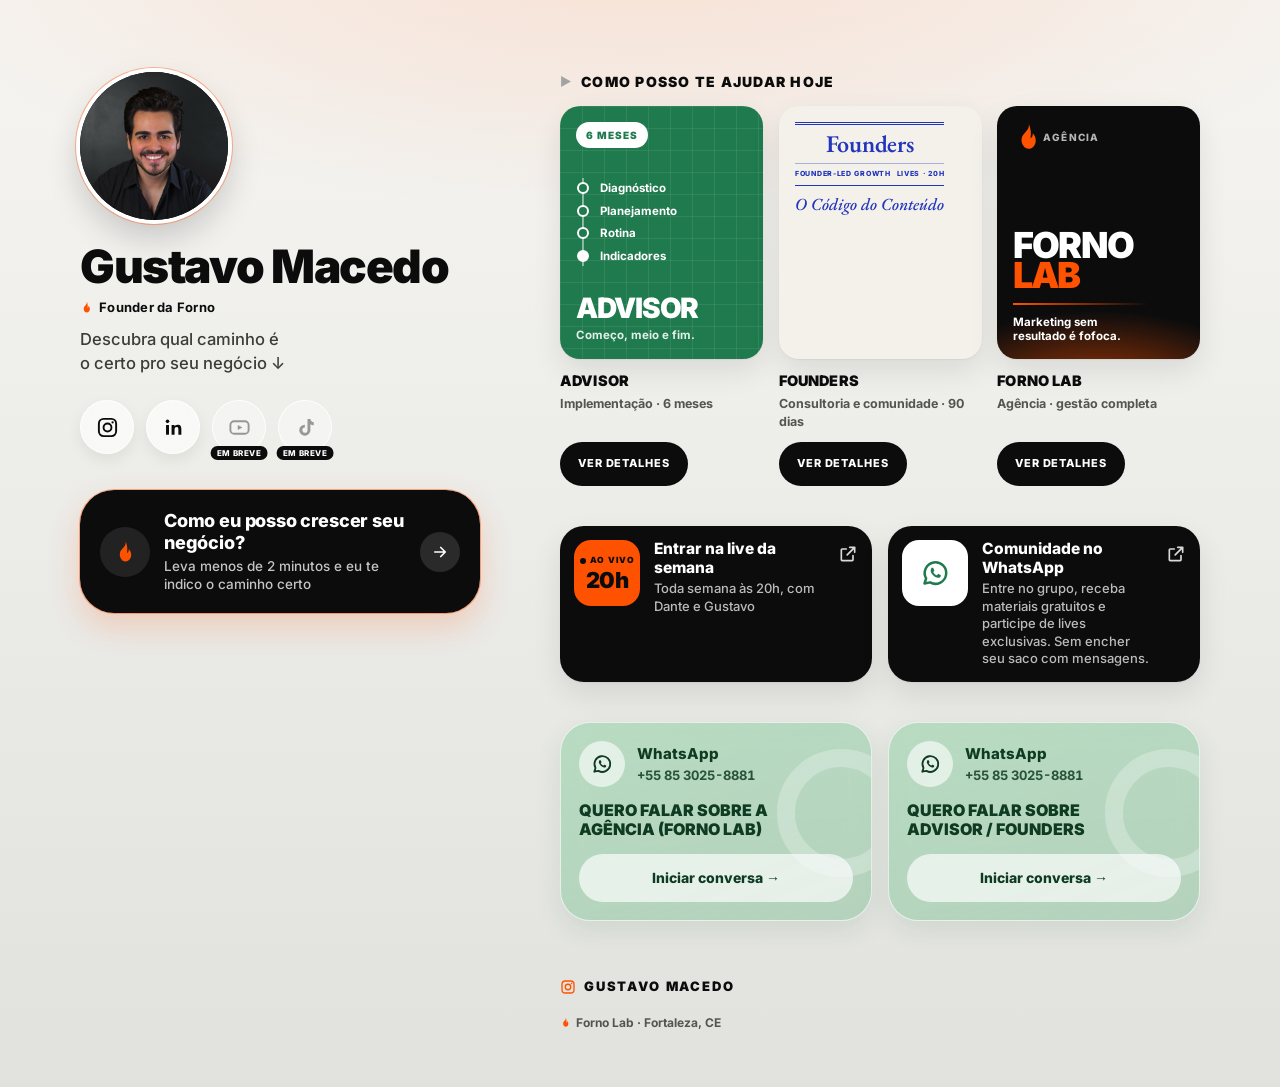
==== site/index.html @ 3f306a0a "initial commit" ====
<!doctype html>
<html lang="pt-BR">
<head>
<meta charset="utf-8">
<meta name="viewport" content="width=device-width, initial-scale=1, viewport-fit=cover">
<title>Gustavo Macedo · Founder da Forno · Fortaleza, CE</title>
<meta name="description" content="Gustavo Macedo, founder da Forno, em Fortaleza, CE. Em menos de 2 minutos, descubra o caminho certo pro seu negócio: agência Forno Lab, Advisor ou Founders.">
<meta name="author" content="Gustavo Macedo">
<meta name="theme-color" content="#0C0C0D">
<!-- TODO: domínio definitivo. Trocar https://SEU-DOMINIO pelo endereço publicado (canonical e og:url/og:image precisam de URL absoluta). -->
<link rel="canonical" href="https://SEU-DOMINIO/">

<meta property="og:type" content="profile">
<meta property="og:locale" content="pt_BR">
<meta property="og:site_name" content="Gustavo Macedo · Forno Lab">
<meta property="og:title" content="Gustavo Macedo · Founder da Forno">
<meta property="og:description" content="Fortaleza, CE. Em menos de 2 minutos, descubra o caminho certo pro seu negócio: agência Forno Lab, Advisor ou Founders.">
<meta property="og:url" content="https://SEU-DOMINIO/">
<meta property="og:image" content="https://SEU-DOMINIO/assets/og-gustavo-macedo.jpg">
<meta property="og:image:width" content="1080">
<meta property="og:image:height" content="1080">
<meta property="og:image:alt" content="Foto de Gustavo Macedo">
<meta property="profile:first_name" content="Gustavo">
<meta property="profile:last_name" content="Macedo">
<meta name="twitter:card" content="summary">
<meta name="twitter:title" content="Gustavo Macedo · Founder da Forno">
<meta name="twitter:description" content="Fortaleza, CE. Agência Forno Lab, Advisor e Founders.">
<meta name="twitter:image" content="https://SEU-DOMINIO/assets/og-gustavo-macedo.jpg">

<!-- TODO: trocar pelo favicon com a chama oficial da Forno -->
<link rel="icon" href="data:image/svg+xml,%3Csvg xmlns='http://www.w3.org/2000/svg' viewBox='0 0 24 24'%3E%3Crect width='24' height='24' rx='6' fill='%230C0C0D'/%3E%3Cpath fill='%23FF5200' d='M12.7 1.6c.4 3.2-1.3 5-2.9 6.7C8.3 9.9 6.8 11.6 6.8 14.4c0 3.6 2.5 7 5.6 7 3.2 0 5.8-2.9 5.8-6.7 0-2.6-1.1-4.4-2.4-5.8.1 1.9-.5 3.4-1.8 4.1.8-4 .1-7.9-1.3-11.4z'/%3E%3C/svg%3E">
<link rel="apple-touch-icon" href="assets/gustavo-macedo.jpg">

<link rel="preload" href="fonts/inter-900.woff2" as="font" type="font/woff2" crossorigin>
<link rel="preload" href="fonts/inter-500.woff2" as="font" type="font/woff2" crossorigin>
<link rel="stylesheet" href="css/style.css">

<script type="application/ld+json">
{
  "@context": "https://schema.org",
  "@type": "Person",
  "name": "Gustavo Macedo",
  "jobTitle": "Founder",
  "image": "assets/og-gustavo-macedo.jpg",
  "worksFor": {
    "@type": "Organization",
    "name": "Forno Lab",
    "address": { "@type": "PostalAddress", "addressLocality": "Fortaleza", "addressRegion": "CE", "addressCountry": "BR" },
    "sameAs": ["https://www.instagram.com/forno.lab/"]
  },
  "sameAs": ["https://www.instagram.com/gustavomacedo/"]
}
</script>

<!-- Esconde os blocos animados só quando o JS vai animá-los.
     Se o main.js não confirmar em 2,5 s (falha de carregamento), tudo reaparece. -->
<script>
(function (d) {
  if (window.matchMedia && matchMedia('(prefers-reduced-motion: reduce)').matches) return;
  d.classList.add('anim');
  setTimeout(function () { if (!window.__bioAnim) d.classList.remove('anim'); }, 2500);
})(document.documentElement);
</script>
</head>
<body>

<a class="skip" href="#conteudo">Pular para o conteúdo</a>

<div class="page">

  <!-- ============ TOPO ============ -->
  <header class="hero" id="topo">
    <div class="hero-in">
      <figure class="avatar" data-hero>
        <img src="assets/gustavo-macedo.jpg" width="480" height="480" alt="Foto de Gustavo Macedo sorrindo, de camisa preta, em fundo escuro">
      </figure>

      <h1 class="name" data-hero>Gustavo Macedo</h1>
      <p class="role" data-hero><svg aria-hidden="true"><use href="#i-chama"/></svg>Founder da Forno</p>
      <p class="sub" data-hero>Descubra qual caminho é o certo pro seu negócio <span aria-hidden="true">↓</span></p>

      <nav class="socials" aria-label="Redes sociais de Gustavo Macedo" data-hero>
        <a class="soc" href="https://www.instagram.com/gustavomacedo/" target="_blank" rel="noopener" aria-label="Instagram de Gustavo Macedo"><svg aria-hidden="true"><use href="#i-instagram"/></svg></a>
        <a class="soc" href="https://www.linkedin.com/in/gustavo-macedo-20b91a193/" target="_blank" rel="noopener" aria-label="LinkedIn de Gustavo Macedo"><svg aria-hidden="true"><use href="#i-linkedin"/></svg></a>
        <span class="soc is-soon" role="img" aria-label="YouTube de Gustavo Macedo: em breve"><svg aria-hidden="true"><use href="#i-youtube"/></svg><span class="soon" aria-hidden="true">Em breve</span></span>
        <span class="soc is-soon" role="img" aria-label="TikTok de Gustavo Macedo: em breve"><svg aria-hidden="true"><use href="#i-tiktok"/></svg><span class="soon" aria-hidden="true">Em breve</span></span>
      </nav>

      <a class="cta" href="https://inlead.digital/foundercc-comunidade-dos-obstinados?utm_source=gustavomacedo&amp;utm_medium=linkbio&amp;utm_content=botao_principal" target="_blank" rel="noopener" aria-label="Como eu posso crescer seu negócio? Leva menos de 2 minutos (abre o quiz em nova aba)" data-hero>
        <span class="cta-ic" aria-hidden="true"><svg><use href="#i-chama"/></svg></span>
        <span class="cta-txt">
          <span class="cta-t">Como eu posso crescer seu negócio?</span>
          <span class="cta-s">Leva menos de 2 minutos e eu te indico o caminho certo</span>
        </span>
        <span class="cta-go" aria-hidden="true"><svg><use href="#i-seta"/></svg></span>
      </a>
    </div>
  </header>

  <main class="main" id="conteudo">

    <!-- ============ PRODUTOS ============ -->
    <section class="block" aria-labelledby="t-prod">
      <h2 class="sec-title" id="t-prod" data-reveal><svg aria-hidden="true"><use href="#i-play"/></svg>Como posso te ajudar hoje</h2>

      <div class="rail" data-lenis-prevent-horizontal>
        <!-- Advisor -->
        <article class="prod" data-reveal>
          <button class="cover cv-advisor" type="button" commandfor="d-advisor" command="show-modal" aria-label="Ver detalhes do Advisor">
            <span class="cv-pill">6 meses</span>
            <span class="cv-steps" aria-hidden="true"><span>Diagnóstico</span><span>Planejamento</span><span>Rotina</span><span>Indicadores</span></span>
            <span class="cv-bottom">
              <span class="cv-aword" aria-hidden="true">ADVISOR</span>
              <span class="cv-asub">Começo, meio e fim.</span>
            </span>
          </button>
          <h3 class="prod-n">Advisor</h3>
          <p class="prod-t">Implementação · 6 meses</p>
          <button class="more" type="button" commandfor="d-advisor" command="show-modal" aria-label="Ver detalhes do Advisor">Ver detalhes</button>
        </article>

        <!-- Founders -->
        <article class="prod" data-reveal>
          <button class="cover cv-founders" type="button" commandfor="d-founders" command="show-modal" aria-label="Ver detalhes do Founders">
            <span class="cv-mast">
              <b>Founders</b>
              <span class="cv-meta"><span>Founder-Led Growth</span><span>Lives · 20h</span></span>
            </span>
            <span class="cv-head">O Código do Conteúdo</span>
            <span class="cv-body" aria-hidden="true"><i class="cv-dots"></i><i class="cv-lines"></i></span>
          </button>
          <h3 class="prod-n">Founders</h3>
          <p class="prod-t">Consultoria e comunidade · 90 dias</p>
          <button class="more" type="button" commandfor="d-founders" command="show-modal" aria-label="Ver detalhes do Founders">Ver detalhes</button>
        </article>

        <!-- Forno Lab -->
        <article class="prod" data-reveal>
          <button class="cover cv-forno" type="button" commandfor="d-forno" command="show-modal" aria-label="Ver detalhes da Forno Lab">
            <span class="cv-top"><svg class="cv-flame" aria-hidden="true"><use href="#i-chama"/></svg><span class="cv-kicker">Agência</span></span>
            <span class="cv-bottom">
              <span class="cv-word" aria-hidden="true"><span>FORNO</span><span>LAB</span></span>
              <i class="cv-ember" aria-hidden="true"></i>
              <span class="cv-slogan">Marketing sem resultado é fofoca.</span>
            </span>
          </button>
          <h3 class="prod-n">Forno Lab</h3>
          <p class="prod-t">Agência · gestão completa</p>
          <button class="more" type="button" commandfor="d-forno" command="show-modal" aria-label="Ver detalhes da Forno Lab">Ver detalhes</button>
        </article>
      </div>
    </section>

    <!-- ============ LIVE E COMUNIDADE ============ -->
    <section class="block stack" aria-label="Live e comunidade">
      <a class="lk" href="https://chat.whatsapp.com/Lp7Tr1XxZzC9pjt7zj1Gpi?mode=gi_t" target="_blank" rel="noopener" data-reveal>
        <span class="lk-th live" aria-hidden="true"><small><i></i>AO VIVO</small><b>20h</b></span>
        <span class="lk-tx">
          <span class="lk-t">Entrar na live da semana</span>
          <span class="lk-s">Toda semana às 20h, com Dante e Gustavo</span>
        </span>
        <svg class="lk-ex" aria-hidden="true"><use href="#i-ext"/></svg>
      </a>
      <a class="lk" href="https://chat.whatsapp.com/Lp7Tr1XxZzC9pjt7zj1Gpi?mode=gi_t" target="_blank" rel="noopener" data-reveal>
        <span class="lk-th grupo" aria-hidden="true"><svg><use href="#i-whats"/></svg></span>
        <span class="lk-tx">
          <span class="lk-t">Comunidade no WhatsApp</span>
          <span class="lk-s">Entre no grupo, receba materiais gratuitos e participe de lives exclusivas. Sem encher seu saco com mensagens.</span>
        </span>
        <svg class="lk-ex" aria-hidden="true"><use href="#i-ext"/></svg>
      </a>
    </section>

    <!-- ============ WHATSAPP ============ -->
    <section class="block stack wa-grid" aria-label="Falar pelo WhatsApp">
      <div class="wa" data-reveal>
        <div class="wa-top">
          <span class="wa-ic" aria-hidden="true"><svg><use href="#i-whats"/></svg></span>
          <span><span class="wa-l">WhatsApp</span><br>
          <span class="wa-n">+55 85 3025-8881</span></span>
        </div>
        <p class="wa-t">Quero falar sobre a agência (Forno Lab)</p>
        <a class="wa-b" href="https://wa.me/558530258881?text=Oi!%20Vim%20pelo%20link%20da%20bio%20do%20%40gustavomacedo%20e%20quero%20falar%20sobre%20a%20ag%C3%AAncia%20Forno%20Lab." target="_blank" rel="noopener" aria-label="Iniciar conversa no WhatsApp sobre a agência Forno Lab">Iniciar conversa <span aria-hidden="true">→</span></a>
      </div>
      <div class="wa" data-reveal>
        <div class="wa-top">
          <span class="wa-ic" aria-hidden="true"><svg><use href="#i-whats"/></svg></span>
          <span><span class="wa-l">WhatsApp</span><br>
          <span class="wa-n">+55 85 3025-8881</span></span>
        </div>
        <p class="wa-t">Quero falar sobre Advisor / Founders</p>
        <a class="wa-b" href="https://wa.me/558530258881?text=Oi!%20Vim%20pelo%20link%20da%20bio%20do%20%40gustavomacedo%20e%20quero%20falar%20sobre%20o%20Advisor%20%2F%20Founders." target="_blank" rel="noopener" aria-label="Iniciar conversa no WhatsApp sobre Advisor e Founders">Iniciar conversa <span aria-hidden="true">→</span></a>
      </div>
    </section>

  </main>

  <footer class="foot">
    <a href="https://www.instagram.com/gustavomacedo/" target="_blank" rel="noopener"><svg aria-hidden="true"><use href="#i-instagram"/></svg>Gustavo Macedo</a>
    <p><svg aria-hidden="true"><use href="#i-chama"/></svg>Forno Lab · Fortaleza, CE</p>
  </footer>
</div>

<!-- ============ DETALHES DOS PRODUTOS ============
     <dialog> nativo aberto por commandfor/command (funciona sem JS nos navegadores atuais;
     o main.js cobre os que ainda não suportam). -->

<dialog class="sheet" id="d-forno" data-p="forno" aria-labelledby="t-forno" closedby="any">
  <div class="sh-scroll" data-lenis-prevent>
    <div class="grab" aria-hidden="true"></div>
    <button class="x" type="button" commandfor="d-forno" command="close" aria-label="Fechar detalhes da Forno Lab"><svg aria-hidden="true"><use href="#i-x"/></svg></button>
    <div class="sh-head">
      <p class="sh-eye">Agência de marketing</p>
      <h2 class="sh-title" id="t-forno">Marketing sem resultado é fofoca.</h2>
      <a class="sh-ig" href="https://www.instagram.com/forno.lab/" target="_blank" rel="noopener"><svg aria-hidden="true"><use href="#i-instagram"/></svg>@forno.lab</a>
    </div>
    <div class="sh-body">
      <p class="sh-intro">A gente assume o marketing da sua empresa de ponta a ponta, pra você voltar a cuidar do negócio.</p>
      <div class="blk"><h3>Para quem é</h3><p>Empresa que quer delegar a operação de marketing inteira e cobrar resultado de um time só.</p></div>
      <div class="blk"><h3>O que a gente assume</h3>
        <ul><li>Estratégia e planejamento</li><li>Conteúdo das redes</li><li>Tráfego pago</li><li>Integração do marketing com o comercial</li></ul></div>
      <div class="blk"><h3>Como a gente mede</h3><p>Cada frente começa com um indicador definido. Você acompanha o que está trazendo cliente, e não só o que foi postado.</p></div>
    </div>
    <div class="sh-act">
      <a class="sh-btn" href="https://wa.me/558530258881?text=Oi!%20Vim%20pelo%20link%20da%20bio%20do%20%40gustavomacedo%20e%20quero%20falar%20sobre%20a%20ag%C3%AAncia%20Forno%20Lab." target="_blank" rel="noopener"><svg aria-hidden="true"><use href="#i-whats"/></svg><span>Falar sobre a agência no WhatsApp</span></a>
      <a class="sh-quiz" href="https://inlead.digital/foundercc-comunidade-dos-obstinados?utm_source=gustavomacedo&amp;utm_medium=linkbio&amp;utm_content=detalhes_forno" target="_blank" rel="noopener">Prefere o quiz? Descubra o caminho certo</a>
    </div>
  </div>
</dialog>

<dialog class="sheet" id="d-advisor" data-p="advisor" aria-labelledby="t-advisor" closedby="any">
  <div class="sh-scroll" data-lenis-prevent>
    <div class="grab" aria-hidden="true"></div>
    <button class="x" type="button" commandfor="d-advisor" command="close" aria-label="Fechar detalhes do Advisor"><svg aria-hidden="true"><use href="#i-x"/></svg></button>
    <div class="sh-head">
      <p class="sh-eye">Implementação de marketing</p>
      <h2 class="sh-title" id="t-advisor">Começo, meio e fim.</h2>
      <a class="sh-ig" href="https://www.instagram.com/advisor.cc/" target="_blank" rel="noopener"><svg aria-hidden="true"><use href="#i-instagram"/></svg>@advisor.cc</a>
    </div>
    <div class="sh-body">
      <p class="sh-intro">Pra empresa que já tem marketing interno ou agência, ou que vai precisar contratar um dos dois. A gente direciona e implementa. Quem executa é o seu time.</p>
      <div class="blk"><h3>Como funciona</h3>
        <ol><li>Diagnóstico do marketing e do comercial de hoje</li><li>Planejamento e posicionamento</li><li>Rotina de comunicação ligada às campanhas e ao comercial</li><li>Indicadores pra acompanhar o que dá resultado</li></ol></div>
      <div class="blk"><h3>Formato</h3><p>Contrato de 6 meses, com data pra terminar. Dá pra entrar por duas portas: diagnóstico avulso ou CMO em contrato.</p></div>
    </div>
    <div class="sh-act">
      <a class="sh-btn" href="https://wa.me/558530258881?text=Oi!%20Vim%20pelo%20link%20da%20bio%20do%20%40gustavomacedo%20e%20quero%20entender%20o%20Advisor." target="_blank" rel="noopener"><svg aria-hidden="true"><use href="#i-whats"/></svg><span>Falar sobre o Advisor no WhatsApp</span></a>
      <a class="sh-quiz" href="https://inlead.digital/foundercc-comunidade-dos-obstinados?utm_source=gustavomacedo&amp;utm_medium=linkbio&amp;utm_content=detalhes_advisor" target="_blank" rel="noopener">Prefere o quiz? Descubra o caminho certo</a>
    </div>
  </div>
</dialog>

<dialog class="sheet" id="d-founders" data-p="founders" aria-labelledby="t-founders" closedby="any">
  <div class="sh-scroll" data-lenis-prevent>
    <div class="grab" aria-hidden="true"></div>
    <button class="x" type="button" commandfor="d-founders" command="close" aria-label="Fechar detalhes do Founders"><svg aria-hidden="true"><use href="#i-x"/></svg></button>
    <div class="sh-head">
      <p class="sh-eye">Founder-Led Growth</p>
      <h2 class="sh-title" id="t-founders">Quem aparece, vende.</h2>
      <a class="sh-ig" href="https://www.instagram.com/founders.cc/" target="_blank" rel="noopener"><svg aria-hidden="true"><use href="#i-instagram"/></svg>@founders.cc</a>
    </div>
    <div class="sh-body">
      <p class="sh-intro">Pra empresário, founder e autônomo que quer transformar a própria presença no digital em venda, com o próprio rosto à frente do negócio.</p>
      <div class="blk"><h3>O método</h3><p>O Código do Conteúdo: 90 dias de acompanhamento, com 8 encontros de 1 hora conduzidos pelo Dante.</p></div>
      <div class="blk"><h3>O que vem junto</h3>
        <ul><li>Comunidade de empresários</li><li>Plataforma com IA treinada no seu planejamento</li><li>Lives semanais às 20h com Dante e Gustavo</li></ul></div>
    </div>
    <div class="sh-act">
      <a class="sh-btn" href="https://wa.me/558530258881?text=Oi!%20Vim%20pelo%20link%20da%20bio%20do%20%40gustavomacedo%20e%20quero%20saber%20mais%20sobre%20o%20Founders." target="_blank" rel="noopener"><svg aria-hidden="true"><use href="#i-whats"/></svg><span>Falar sobre o Founders no WhatsApp</span></a>
      <a class="sh-quiz" href="https://inlead.digital/foundercc-comunidade-dos-obstinados?utm_source=gustavomacedo&amp;utm_medium=linkbio&amp;utm_content=detalhes_founders" target="_blank" rel="noopener">Prefere o quiz? Descubra o caminho certo</a>
    </div>
  </div>
</dialog>

<div class="toast" id="toast" role="status" aria-live="polite"></div>

<!-- Ícones -->
<svg width="0" height="0" style="position:absolute" aria-hidden="true">
  <!-- TODO: trocar pela chama oficial da Forno em SVG (viewBox original 0 0 1037.60 1344.70) -->
  <symbol id="i-chama" viewBox="0 0 24 24"><path fill="currentColor" d="M12.7 1.6c.4 3.2-1.3 5-2.9 6.7C8.3 9.9 6.8 11.6 6.8 14.4c0 3.6 2.5 7 5.6 7 3.2 0 5.8-2.9 5.8-6.7 0-2.6-1.1-4.4-2.4-5.8.1 1.9-.5 3.4-1.8 4.1.8-4 .1-7.9-1.3-11.4z"/></symbol>
  <symbol id="i-instagram" viewBox="0 0 24 24"><rect x="3" y="3" width="18" height="18" rx="5" fill="none" stroke="currentColor" stroke-width="2"/><circle cx="12" cy="12" r="4.1" fill="none" stroke="currentColor" stroke-width="2"/><circle cx="17.3" cy="6.7" r="1.2" fill="currentColor"/></symbol>
  <symbol id="i-youtube" viewBox="0 0 24 24"><rect x="2.5" y="5.5" width="19" height="13" rx="4" fill="none" stroke="currentColor" stroke-width="2"/><path d="M10.2 9.3l4.8 2.7-4.8 2.7z" fill="currentColor"/></symbol>
  <symbol id="i-linkedin" viewBox="0 0 24 24"><rect x="4.2" y="9.3" width="3.1" height="10.2" rx=".4" fill="currentColor"/><circle cx="5.75" cy="5.6" r="1.85" fill="currentColor"/><path fill="currentColor" d="M10 9.3h3v1.5c.5-.9 1.7-1.8 3.5-1.8 3 0 3.7 2 3.7 4.6v5.9h-3.1v-5.2c0-1.3-.1-2.8-1.8-2.8s-2.2 1.3-2.2 2.7v5.3H10z"/></symbol>
  <symbol id="i-tiktok" viewBox="0 0 24 24"><path fill="currentColor" d="M14.1 3h3c.2 1.9 1.6 3.4 3.5 3.6v3c-1.3 0-2.5-.4-3.5-1v6.2a5.8 5.8 0 1 1-5.8-5.8v3.1a2.7 2.7 0 1 0 2.8 2.7z"/></symbol>
  <symbol id="i-whats" viewBox="0 0 24 24"><path fill="none" stroke="currentColor" stroke-width="2" stroke-linejoin="round" d="M3.6 20.4l1.3-4.1A8.6 8.6 0 1 1 8.1 19.5z"/><path fill="currentColor" d="M9 8.2c.2-.4.4-.4.7-.4h.5c.2 0 .4.1.5.4l.7 1.6c.1.2 0 .4-.1.6l-.5.6c-.1.1-.1.3 0 .5.4.7 1.3 1.7 2.4 2.2.2.1.4.1.5-.1l.6-.7c.2-.2.4-.2.6-.1l1.5.7c.2.1.3.3.3.5 0 .5-.2 1.2-.8 1.5-.6.4-1.4.5-2.5.1-2.2-.8-4-2.8-4.6-4.3-.4-1-.2-2.2.2-3z"/></symbol>
  <symbol id="i-ext" viewBox="0 0 24 24"><path fill="none" stroke="currentColor" stroke-width="2" stroke-linecap="round" stroke-linejoin="round" d="M14 4h6v6M20 4l-9 9M18 14v5a1 1 0 0 1-1 1H5a1 1 0 0 1-1-1V7a1 1 0 0 1 1-1h5"/></symbol>
  <symbol id="i-x" viewBox="0 0 24 24"><path fill="none" stroke="currentColor" stroke-width="2.4" stroke-linecap="round" d="M6 6l12 12M18 6L6 18"/></symbol>
  <symbol id="i-seta" viewBox="0 0 24 24"><path fill="none" stroke="currentColor" stroke-width="2.2" stroke-linecap="round" stroke-linejoin="round" d="M5 12h14M13 6l6 6-6 6"/></symbol>
  <symbol id="i-play" viewBox="0 0 10 10"><path d="M1 0l9 5-9 5z" fill="currentColor"/></symbol>
</svg>

<script src="js/vendor/gsap.min.js" defer></script>
<script src="js/vendor/ScrollTrigger.min.js" defer></script>
<script src="js/vendor/lenis.min.js" defer></script>
<script src="js/main.js" defer></script>
</body>
</html>
---- site/css/style.css ----
/* ==========================================================================
   Bio Gustavo Macedo · Forno Lab
   Mobile-first. Breakpoints: 768px (tablet) e 1280px (desktop em duas colunas).
   ========================================================================== */

/* ---------- fontes (locais, só os pesos usados) ---------- */
@font-face{font-family:"Inter";src:url("../fonts/inter-500.woff2") format("woff2");font-weight:500;font-style:normal;font-display:swap}
@font-face{font-family:"Inter";src:url("../fonts/inter-700.woff2") format("woff2");font-weight:700;font-style:normal;font-display:swap}
@font-face{font-family:"Inter";src:url("../fonts/inter-800.woff2") format("woff2");font-weight:800;font-style:normal;font-display:swap}
@font-face{font-family:"Inter";src:url("../fonts/inter-900.woff2") format("woff2");font-weight:900;font-style:normal;font-display:swap}
@font-face{font-family:"EB Garamond";src:url("../fonts/eb-garamond-600.woff2") format("woff2");font-weight:600;font-style:normal;font-display:swap}
@font-face{font-family:"EB Garamond";src:url("../fonts/eb-garamond-500-italic.woff2") format("woff2");font-weight:500;font-style:italic;font-display:swap}

/* ---------- tokens ---------- */
:root{
  /* base */
  --ink:#0C0C0D;
  --ink-2:#2A2A2C;
  --muted:#545552;
  --text-2:#3C3D3A;
  --bg-top:#F6F5F2;
  --bg-bot:#E1E2DE;
  --sheet-bg:#FBFBF9;
  --white:#FFFFFF;

  /* marcas */
  --forno:#FF5200;
  --advisor:#1F7A4D;
  --founders:#2334BD;
  --paper:#F3F1EA;     /* papel do "jornal" Founders */

  /* WhatsApp */
  --wa-ink:#0F3B22;
  --wa-a:rgba(136,206,158,.5);
  --wa-b:rgba(96,176,124,.36);

  /* placeholder */
  --todo:#6A4A00;

  --font:"Inter","Helvetica Neue",Arial,sans-serif;
  --serif:"EB Garamond",Georgia,"Times New Roman",serif;

  --r-xl:30px; --r-lg:24px; --r-md:20px;
  --shadow:0 1px 2px rgba(12,12,13,.06),0 12px 30px rgba(12,12,13,.09);
  --ease:cubic-bezier(.2,.8,.2,1);
  --gutter:16px;
  color-scheme:light;
}

/* ---------- base ---------- */
*,*::before,*::after{box-sizing:border-box}
html{-webkit-text-size-adjust:100%;text-size-adjust:100%}
html,body{margin:0}
body{
  min-height:100vh;min-height:100dvh;overflow-x:clip;
  font-family:var(--font);font-weight:500;font-size:15px;line-height:1.4;color:var(--ink);
  -webkit-font-smoothing:antialiased;
  background:
    radial-gradient(90% 420px at 50% -80px,rgba(255,82,0,.14),rgba(255,82,0,0) 70%),
    linear-gradient(180deg,var(--bg-top) 0%,var(--bg-bot) 100%);
  background-color:var(--bg-bot);
}
img,svg{display:block}
a{color:inherit}
button{font:inherit;color:inherit}
h1,h2,h3,p,figure{margin:0}
:focus-visible{outline:3px solid var(--forno);outline-offset:3px;border-radius:12px}

/* Lenis */
html.lenis,html.lenis body{height:auto}
.lenis.lenis-smooth [data-lenis-prevent]{overscroll-behavior:contain}
.lenis.lenis-stopped{overflow:clip}

/* blocos animados: escondidos só enquanto o GSAP prepara a entrada */
.anim [data-hero],.anim [data-reveal]{opacity:0}

.skip{position:absolute;left:12px;top:-60px;z-index:100;padding:10px 14px;border-radius:999px;background:var(--ink);color:#fff;font-weight:800;text-decoration:none}
.skip:focus{top:12px}

/* placeholders visíveis */
.todo{display:inline-flex;align-items:center;gap:4px;width:max-content;font:800 9px/1 var(--font);letter-spacing:.08em;text-transform:uppercase;
  padding:5px 7px;border-radius:999px;border:1px dashed currentColor;background:rgba(255,255,255,.88);color:var(--todo);white-space:nowrap}

/* ---------- página ---------- */
.page{max-width:480px;margin:0 auto;padding:36px var(--gutter) 40px;display:flex;flex-direction:column;gap:28px}
.main{display:flex;flex-direction:column;gap:28px;min-width:0}

/* ---------- topo ---------- */
.hero-in{display:flex;flex-direction:column;align-items:center;text-align:center;gap:8px}
.avatar{width:120px;height:120px;border-radius:50%;margin-bottom:8px;background:var(--ink);
  box-shadow:0 0 0 4px var(--white),0 0 0 5px rgba(255,82,0,.4),0 16px 34px rgba(12,12,13,.2)}
.avatar img{width:100%;height:100%;border-radius:50%;object-fit:cover}
.name{margin-top:6px;font-size:clamp(28px,8vw,32px);font-weight:900;letter-spacing:-.03em;line-height:1.05}
.role{display:inline-flex;align-items:center;gap:6px;font-size:13px;font-weight:700;letter-spacing:.02em}
.role svg{width:13px;height:13px;color:var(--forno)}
.sub{margin-top:4px;max-width:31ch;font-size:15.5px;color:var(--text-2);line-height:1.45;text-wrap:balance}
.socials{display:flex;gap:12px;margin-top:12px}
.soc{width:54px;height:54px;border-radius:50%;display:grid;place-items:center;text-decoration:none;
  background:rgba(255,255,255,.62);border:1px solid rgba(255,255,255,.85);box-shadow:0 6px 16px rgba(12,12,13,.07);
  -webkit-backdrop-filter:blur(12px);backdrop-filter:blur(12px)}
.soc svg{width:23px;height:23px}
.soc.is-soon{position:relative;background:rgba(255,255,255,.35);box-shadow:none;cursor:default}
.soc.is-soon svg{opacity:.4}
.soon{position:absolute;bottom:-7px;left:50%;transform:translateX(-50%);padding:3px 6px;border-radius:999px;background:var(--ink);color:var(--white);
  font-size:8px;font-weight:800;letter-spacing:.06em;line-height:1;text-transform:uppercase;white-space:nowrap}

/* ---------- botão do quiz ---------- */
.cta{position:relative;align-self:stretch;margin-top:20px;display:flex;align-items:center;gap:14px;padding:18px 16px;border-radius:34px;
  background:var(--ink);color:var(--white);text-decoration:none;text-align:left;isolation:isolate}
.cta::before{content:"";position:absolute;inset:0;z-index:-1;border-radius:inherit;
  box-shadow:0 0 0 1px rgba(255,82,0,.45),0 14px 32px rgba(255,82,0,.2);animation:glow 3.4s ease-in-out infinite}
@keyframes glow{50%{box-shadow:0 0 0 1px rgba(255,82,0,.75),0 14px 40px rgba(255,82,0,.34)}}
.cta-ic{flex:none;width:50px;height:50px;border-radius:50%;background:rgba(255,255,255,.09);display:grid;place-items:center}
.cta-ic svg{width:24px;height:24px;color:var(--forno)}
.cta-txt{flex:1;min-width:0;display:grid;gap:3px;justify-items:start}
.cta-t{font-size:16.5px;font-weight:800;letter-spacing:-.01em;line-height:1.2}
.cta-s{font-size:13.5px;color:rgba(255,255,255,.76);line-height:1.35}
.cta-go{flex:none;width:40px;height:40px;border-radius:50%;background:rgba(255,255,255,.12);display:grid;place-items:center;transition:background-color .2s,color .2s}
.cta-go svg{width:18px;height:18px}
.cta:hover .cta-go,.cta:focus-visible .cta-go{background:var(--forno);color:var(--ink)}

/* ---------- títulos de seção ---------- */
.sec-title{margin-bottom:14px;display:flex;align-items:center;gap:10px;font-size:14px;font-weight:900;letter-spacing:.09em;text-transform:uppercase}
.sec-title svg{width:11px;height:11px;color:#A3A49F}

/* ---------- produtos ---------- */
.rail{display:flex;gap:12px;overflow-x:auto;scroll-snap-type:x mandatory;overscroll-behavior-x:contain;
  margin-inline:calc(var(--gutter) * -1);padding:4px var(--gutter) 8px;scroll-padding-inline:var(--gutter);scrollbar-width:none}
.rail::-webkit-scrollbar{display:none}
.prod{flex:0 0 66%;max-width:270px;min-width:0;scroll-snap-align:start;display:flex;flex-direction:column;align-items:flex-start;gap:4px}
.prod-n{margin-top:8px;display:flex;flex-wrap:wrap;align-items:center;gap:6px;font-size:14.5px;font-weight:900;letter-spacing:.01em;text-transform:uppercase}
.prod-t{font-size:12.5px;font-weight:700;color:var(--muted)}
.more{margin-top:8px;min-height:44px;padding:0 18px;border:0;border-radius:999px;cursor:pointer;background:var(--ink);color:var(--white);
  font-size:11px;font-weight:800;letter-spacing:.08em;text-transform:uppercase}

/* capas: desenhadas em CSS, escalam pela largura do card (cqi) */
.cover{position:relative;width:100%;aspect-ratio:4/5;padding:16px;border:0;border-radius:var(--r-md);overflow:hidden;cursor:pointer;
  display:flex;flex-direction:column;text-align:left;box-shadow:var(--shadow);container-type:inline-size;
  transition:box-shadow .25s}
.cover:hover{box-shadow:0 1px 2px rgba(12,12,13,.06),0 18px 38px rgba(12,12,13,.16)}
.cv-bottom{display:flex;flex-direction:column}

.cv-forno{justify-content:space-between;color:var(--white);
  background:radial-gradient(140% 58% at 50% 118%,rgba(255,82,0,.7),rgba(255,82,0,0) 64%),var(--ink)}
.cv-top{display:flex;justify-content:space-between;align-items:center}
.cv-flame{width:30px;height:30px;color:var(--forno)}
.cv-kicker{font-size:10px;font-weight:800;letter-spacing:.12em;text-transform:uppercase;color:rgba(255,255,255,.7)}
.cv-word{display:flex;flex-direction:column;font-weight:900;font-size:clamp(34px,20cqi,56px);line-height:.84;letter-spacing:-.05em}
.cv-word span+span{color:var(--forno)}
.cv-ember{display:block;height:2px;margin:12px 0 10px;background:linear-gradient(90deg,var(--forno),rgba(255,82,0,0))}
.cv-slogan{font-size:clamp(11.5px,4.8cqi,13.5px);font-weight:700;line-height:1.25;max-width:17ch}

.cv-advisor{justify-content:space-between;color:var(--white);
  background:
    linear-gradient(rgba(255,255,255,.08) 1px,transparent 1px) 0 0/100% 22px,
    linear-gradient(90deg,rgba(255,255,255,.08) 1px,transparent 1px) 0 0/22px 100%,
    var(--advisor)}
.cv-pill{align-self:flex-start;font-size:10px;font-weight:900;letter-spacing:.1em;text-transform:uppercase;background:var(--white);color:var(--advisor);padding:6px 10px;border-radius:999px}
.cv-steps{margin-left:6px;padding:2px 0 2px 16px;border-left:2px solid rgba(255,255,255,.45);display:grid;gap:clamp(6px,4cqi,11px);font-size:clamp(11.5px,4.8cqi,13.5px);font-weight:700}
.cv-steps span{position:relative}
.cv-steps span::before{content:"";position:absolute;left:-23px;top:2px;width:12px;height:12px;border-radius:50%;background:var(--advisor);border:2px solid var(--white)}
.cv-steps span:last-child::before{background:var(--white)}
.cv-aword{font-size:clamp(28px,15.5cqi,44px);font-weight:900;letter-spacing:-.045em;line-height:.9}
.cv-asub{margin-top:6px;font-size:clamp(11.5px,4.6cqi,13px);font-weight:700;color:rgba(255,255,255,.88)}

.cv-founders{gap:10px;background:var(--paper);color:var(--founders)}
.cv-mast{display:block;border-top:3px double currentColor;border-bottom:1px solid currentColor;padding:8px 0 6px;text-align:center}
.cv-mast b{display:block;font-family:var(--serif);font-weight:600;font-size:clamp(24px,13.3cqi,38px);line-height:.95;letter-spacing:-.01em}
.cv-meta{display:flex;justify-content:space-between;gap:6px;margin-top:7px;padding-top:5px;border-top:1px solid rgba(35,52,189,.35);
  font-size:clamp(7px,3.1cqi,9px);font-weight:800;letter-spacing:.1em;text-transform:uppercase}
.cv-head{font-family:var(--serif);font-style:italic;font-weight:500;font-size:clamp(17px,9cqi,26px);line-height:1.02}
.cv-body{flex:1;min-height:0;display:grid;grid-template-columns:1.05fr 1fr;gap:10px}
.cv-dots{align-self:start;aspect-ratio:1;border-radius:50%;
  background-image:radial-gradient(circle,var(--founders) 1.15px,transparent 1.55px);background-size:5px 5px;
  -webkit-mask-image:radial-gradient(circle at 30% 28%,transparent 12%,#000 78%);mask-image:radial-gradient(circle at 30% 28%,transparent 12%,#000 78%)}
.cv-lines{background:repeating-linear-gradient(180deg,rgba(35,52,189,.32) 0 2px,transparent 2px 7px);
  -webkit-mask-image:linear-gradient(180deg,#000 70%,transparent);mask-image:linear-gradient(180deg,#000 70%,transparent)}

/* ---------- live e comunidade ---------- */
.stack{display:flex;flex-direction:column;gap:12px}
.lk{display:flex;align-items:center;gap:14px;padding:14px;border-radius:var(--r-lg);background:var(--ink);color:var(--white);text-decoration:none;box-shadow:var(--shadow)}
.lk-th{flex:none;width:66px;height:66px;border-radius:17px;display:grid;place-items:center;align-content:center;gap:2px}
.lk-th.live{background:var(--forno);color:var(--ink)}
.lk-th.live small{display:flex;align-items:center;gap:4px;font-size:8.5px;font-weight:900;letter-spacing:.1em}
.lk-th.live small i{width:6px;height:6px;border-radius:50%;background:var(--ink);animation:blink 1.4s steps(2,start) infinite}
@keyframes blink{to{visibility:hidden}}
.lk-th.live b{font-size:22px;font-weight:900;letter-spacing:-.04em;line-height:1}
.lk-th.grupo{background:var(--white);color:var(--advisor)}
.lk-th.grupo svg{width:30px;height:30px}
.lk-tx{flex:1;min-width:0;display:grid;gap:3px;justify-items:start}
.lk-t{font-size:15.5px;font-weight:800;line-height:1.2}
.lk-s{font-size:13px;color:rgba(255,255,255,.72);line-height:1.35}
.lk-ex{flex:none;width:20px;height:20px;align-self:flex-start;margin-top:4px;color:rgba(255,255,255,.85)}

/* ---------- WhatsApp ---------- */
.wa{position:relative;overflow:hidden;display:grid;gap:14px;align-content:start;padding:18px;border-radius:var(--r-xl);color:var(--wa-ink);
  background:linear-gradient(160deg,var(--wa-a),var(--wa-b));border:1px solid rgba(255,255,255,.65);
  -webkit-backdrop-filter:blur(12px);backdrop-filter:blur(12px);box-shadow:0 10px 26px rgba(30,90,50,.1)}
.wa::after{content:"";position:absolute;right:-34px;top:26px;width:128px;height:128px;border-radius:50%;border:18px solid rgba(255,255,255,.26);pointer-events:none}
.wa-top{position:relative;z-index:1;display:flex;align-items:center;gap:12px}
.wa-ic{flex:none;width:46px;height:46px;border-radius:50%;background:rgba(255,255,255,.6);display:grid;place-items:center}
.wa-ic svg{width:22px;height:22px}
.wa-l{font-size:15px;font-weight:800;line-height:1.2}
.wa-n{font-size:13px;font-weight:700;font-variant-numeric:tabular-nums;opacity:.85}
.wa-t{position:relative;z-index:1;font-size:16px;font-weight:900;text-transform:uppercase;line-height:1.2;text-wrap:balance}
.wa-b{position:relative;z-index:1;display:block;align-self:end;text-align:center;padding:14px;min-height:48px;border-radius:999px;background:rgba(255,255,255,.66);
  font-size:14px;font-weight:800;text-decoration:none;transition:background-color .2s}
.wa-b:hover{background:var(--white)}

/* ---------- rodapé ---------- */
.foot{display:grid;justify-items:center;gap:6px;padding-top:4px;text-align:center}
.foot a{display:inline-flex;align-items:center;gap:8px;min-height:44px;font-size:13px;font-weight:900;letter-spacing:.14em;text-transform:uppercase;text-decoration:none}
.foot a svg{width:16px;height:16px;color:var(--forno)}
.foot p{display:inline-flex;align-items:center;gap:5px;font-size:12px;font-weight:700;color:var(--muted)}
.foot p svg{width:11px;height:11px;color:var(--forno)}

/* ---------- detalhes (dialog nativo) ---------- */
.sheet{position:fixed;inset:auto 0 0 0;margin:0 auto;width:100%;max-width:480px;max-height:none;padding:0;border:0;
  border-radius:28px 28px 0 0;background:var(--sheet-bg);color:var(--ink);box-shadow:0 -10px 40px rgba(12,12,13,.2);overflow:hidden;
  transform:translateY(100%);
  transition:transform .42s var(--ease),overlay .42s allow-discrete,display .42s allow-discrete}
.sheet[open]{transform:none}
@starting-style{.sheet[open]{transform:translateY(100%)}}
.sheet::backdrop{background:rgba(12,12,13,0);transition:background-color .3s,overlay .3s allow-discrete,display .3s allow-discrete}
.sheet[open]::backdrop{background:rgba(12,12,13,.5)}
@starting-style{.sheet[open]::backdrop{background:rgba(12,12,13,0)}}
html:has(.sheet[open]){overflow:hidden}

.sh-scroll{position:relative;max-height:90vh;max-height:90dvh;overflow-y:auto;overscroll-behavior:contain;padding:10px var(--gutter) 0}
.grab{width:42px;height:5px;border-radius:9px;background:rgba(12,12,13,.18);margin:0 auto 10px}
.x{position:absolute;top:28px;right:28px;z-index:2;width:44px;height:44px;border:0;border-radius:50%;cursor:pointer;
  background:rgba(255,255,255,.94);color:var(--ink);display:grid;place-items:center;box-shadow:0 2px 8px rgba(12,12,13,.15)}
.x svg{width:16px;height:16px}
.x:focus-visible{border-radius:50%}
.sh-head{border-radius:22px;padding:22px 20px 20px;display:grid;gap:10px;justify-items:start}
.sh-eye{padding-right:52px;font-size:11px;font-weight:800;letter-spacing:.11em;text-transform:uppercase}
.sh-title{font-size:32px;font-weight:900;letter-spacing:-.035em;line-height:1;text-wrap:balance}
.sh-ig{display:inline-flex;align-items:center;gap:6px;min-height:36px;font-size:13px;font-weight:700;text-decoration:none;padding:7px 12px;border-radius:999px;background:rgba(255,255,255,.14)}
.sh-ig svg{width:15px;height:15px}
.sh-body{padding:20px 4px 4px;display:grid;gap:20px}
.sh-intro{font-size:16px;line-height:1.5}
.blk h3{margin-bottom:9px;font-size:11px;font-weight:800;letter-spacing:.11em;text-transform:uppercase;color:var(--muted)}
.blk p{font-size:15px;line-height:1.5}
.blk ul,.blk ol{list-style:none;margin:0;padding:0;display:grid;gap:9px;counter-reset:passo}
.blk li{display:flex;gap:11px;align-items:baseline;font-size:15px;line-height:1.4}
.blk ul li::before{content:"";flex:none;width:8px;height:8px;border-radius:2px;background:var(--acc);transform:translateY(-1px)}
.blk ol li{counter-increment:passo;align-items:center}
.blk ol li::before{content:counter(passo);flex:none;width:24px;height:24px;border-radius:50%;display:grid;place-items:center;
  background:var(--acc);color:var(--acc-ink);font-size:12px;font-weight:900}
.sh-act{position:sticky;bottom:0;display:grid;gap:2px;padding:24px 0 calc(10px + env(safe-area-inset-bottom,0px));
  background:linear-gradient(180deg,rgba(251,251,249,0),var(--sheet-bg) 26%)}
.sh-btn{display:flex;align-items:center;justify-content:center;gap:10px;min-height:56px;padding:10px 22px;border-radius:999px;
  background:var(--btn);color:var(--btn-ink);font-size:15px;font-weight:800;line-height:1.2;text-decoration:none;text-align:center;transition:filter .2s}
.sh-btn:hover{filter:brightness(1.08)}
.sh-btn svg{width:20px;height:20px;flex:none}
.sh-btn span{text-wrap:balance}
.sh-quiz{display:block;text-align:center;padding:13px 8px;font-size:14px;font-weight:700;text-decoration:underline;text-underline-offset:3px}

.sheet[data-p="forno"]{--acc:var(--forno);--acc-ink:var(--ink);--btn:var(--forno);--btn-ink:var(--ink)}
.sheet[data-p="forno"] .sh-head{color:var(--white);background:radial-gradient(120% 90% at 100% 120%,rgba(255,82,0,.5),rgba(255,82,0,0) 60%),var(--ink)}
.sheet[data-p="forno"] .sh-eye{color:var(--forno)}
.sheet[data-p="advisor"]{--acc:var(--advisor);--acc-ink:var(--white);--btn:var(--advisor);--btn-ink:var(--white)}
.sheet[data-p="advisor"] .sh-head{color:var(--white);background:
  linear-gradient(rgba(255,255,255,.07) 1px,transparent 1px) 0 0/100% 22px,
  linear-gradient(90deg,rgba(255,255,255,.07) 1px,transparent 1px) 0 0/22px 100%,var(--advisor)}
.sheet[data-p="advisor"] .sh-eye{color:rgba(255,255,255,.88)}
.sheet[data-p="founders"]{--acc:var(--founders);--acc-ink:var(--white);--btn:var(--founders);--btn-ink:var(--white)}
.sheet[data-p="founders"] .sh-head{color:var(--founders);background:var(--paper);border:1px solid rgba(35,52,189,.22)}
.sheet[data-p="founders"] .sh-title{font-family:var(--serif);font-weight:500;font-style:italic;font-size:40px;letter-spacing:-.01em}
.sheet[data-p="founders"] .sh-ig{background:rgba(35,52,189,.08)}

/* ---------- aviso de link pendente ---------- */
.toast{position:fixed;left:50%;bottom:24px;z-index:60;max-width:calc(100% - 32px);padding:11px 16px;border-radius:999px;
  background:var(--ink);color:var(--white);font-size:13px;font-weight:700;text-align:center;
  transform:translate(-50%,12px);opacity:0;pointer-events:none;transition:opacity .25s,transform .25s}
.toast.show{opacity:1;transform:translate(-50%,0)}

/* ==========================================================================
   Tablet (768px+): coluna mais larga, produtos lado a lado, detalhes centralizados
   ========================================================================== */
@media (min-width:768px){
  :root{--gutter:24px}
  .page{max-width:680px;padding-top:56px;gap:36px}
  .main{gap:36px}
  .avatar{width:132px;height:132px}
  .name{font-size:38px}
  .sub{font-size:16.5px}
  .cta{padding:20px 20px}
  .cta-t{font-size:18px}

  .rail{display:grid;grid-template-columns:repeat(3,minmax(0,1fr));gap:16px;overflow:visible;margin-inline:0;padding:0}
  .prod{max-width:none}
  .more{margin-top:auto}
  .prod-t{margin-bottom:8px}

  .wa-grid{display:grid;grid-template-columns:1fr 1fr;gap:16px}

  .sheet{inset:0;margin:auto;max-width:520px;border-radius:28px;box-shadow:0 30px 80px rgba(12,12,13,.3);
    opacity:0;transform:translateY(24px) scale(.98);
    transition:transform .42s var(--ease),opacity .3s,overlay .42s allow-discrete,display .42s allow-discrete}
  .sheet[open]{opacity:1;transform:none}
  @starting-style{.sheet[open]{opacity:0;transform:translateY(24px) scale(.98)}}
  .sh-scroll{max-height:86vh;max-height:86dvh;padding:20px 20px 0}
  .grab{display:none}
  .x{top:32px;right:32px}
}

/* ==========================================================================
   Desktop (1280px+): perfil fixo à esquerda, ofertas e contatos à direita
   ========================================================================== */
@media (min-width:1280px){
  .page{max-width:1200px;padding:72px 40px 56px;display:grid;grid-template-columns:400px minmax(0,1fr);
    grid-template-areas:"hero main" "hero foot";column-gap:80px;row-gap:40px;align-items:start}
  .hero{grid-area:hero;position:sticky;top:72px}
  .main{grid-area:main;gap:40px}
  .foot{grid-area:foot;justify-items:start;text-align:left}
  .hero-in{align-items:flex-start;text-align:left}
  .avatar{width:148px;height:148px}
  .name{font-size:46px}
  .sub{max-width:34ch}
  .socials{margin-top:16px}
  .cta{margin-top:28px}

  .stack:not(.wa-grid){display:grid;grid-template-columns:1fr 1fr;gap:16px}
  .lk{align-items:flex-start}
  .cv-word{font-size:clamp(34px,21cqi,60px)}
}

/* ---------- interação só com mouse ---------- */
@media (hover:hover){
  .soc,.lk,.more,.cover{will-change:transform}
}

/* ---------- movimento reduzido: nada anima, tudo aparece ---------- */
@media (prefers-reduced-motion:reduce){
  *,*::before,*::after{animation:none!important;transition:none!important;scroll-behavior:auto!important}
  .anim [data-hero],.anim [data-reveal]{opacity:1}
}
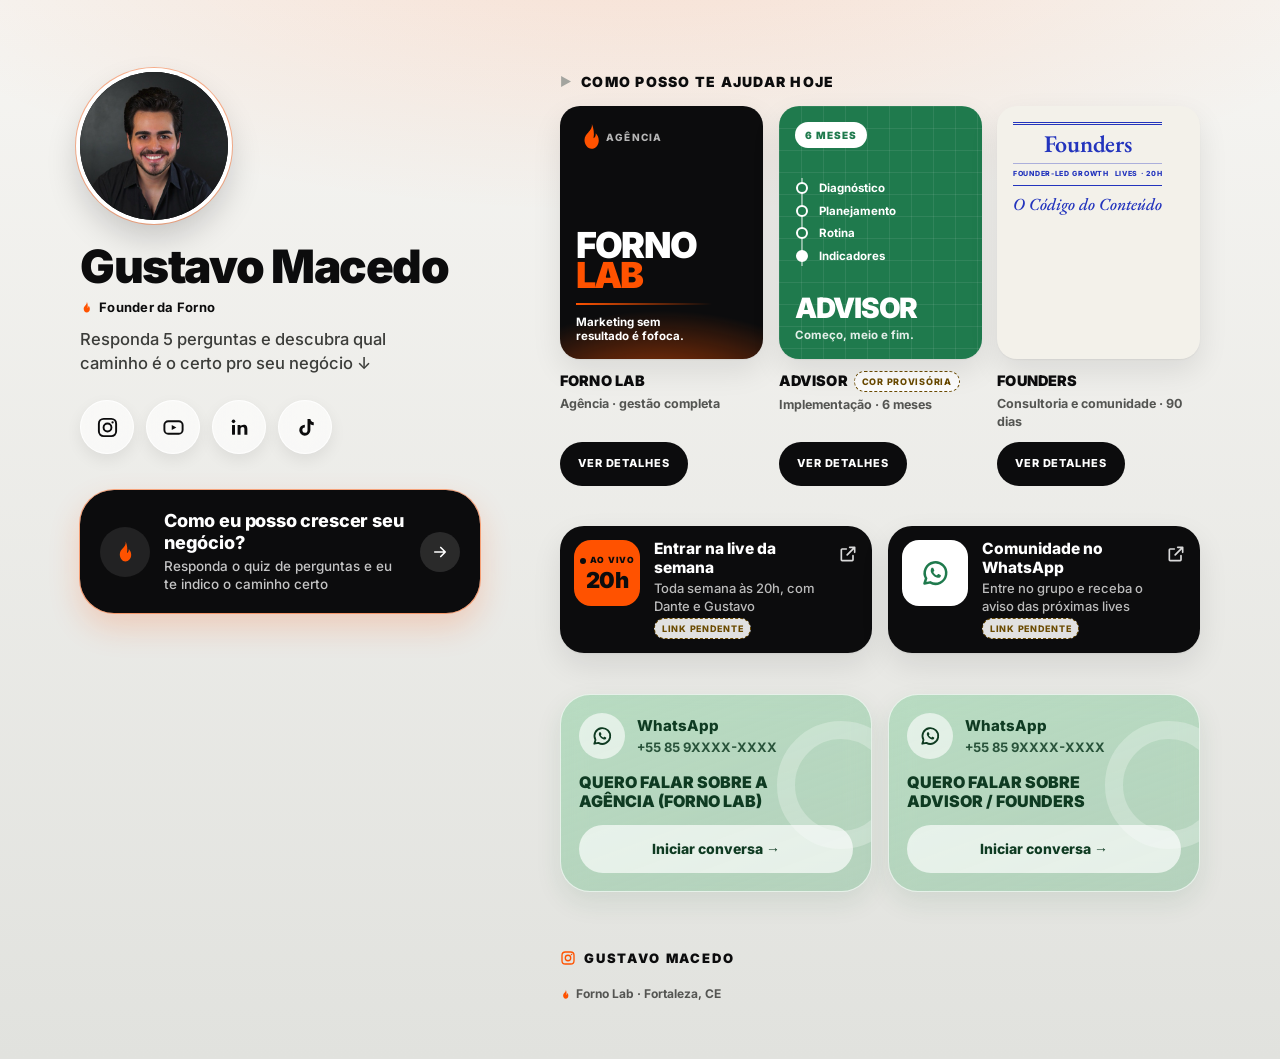
==== commit f1ae1818: "changes" ====
--- a/site/index.html
+++ b/site/index.html
@@ -3,8 +3,8 @@
 <head>
 <meta charset="utf-8">
 <meta name="viewport" content="width=device-width, initial-scale=1, viewport-fit=cover">
-<title>Gustavo Macedo · Founder da Forno · Fortaleza, CE</title>
-<meta name="description" content="Gustavo Macedo, founder da Forno, em Fortaleza, CE. Em menos de 2 minutos, descubra o caminho certo pro seu negócio: agência Forno Lab, Advisor ou Founders.">
+<title>Gustavo Macedo · Sócio da Forno Lab · Fortaleza, CE</title>
+<meta name="description" content="Gustavo Macedo, sócio da Forno Lab em Fortaleza, CE. Responda 5 perguntas e descubra o caminho certo pro seu negócio: agência Forno Lab, Advisor ou Founders.">
 <meta name="author" content="Gustavo Macedo">
 <meta name="theme-color" content="#0C0C0D">
 <!-- TODO: domínio definitivo. Trocar https://SEU-DOMINIO pelo endereço publicado (canonical e og:url/og:image precisam de URL absoluta). -->
@@ -13,8 +13,8 @@
 <meta property="og:type" content="profile">
 <meta property="og:locale" content="pt_BR">
 <meta property="og:site_name" content="Gustavo Macedo · Forno Lab">
-<meta property="og:title" content="Gustavo Macedo · Founder da Forno">
-<meta property="og:description" content="Fortaleza, CE. Em menos de 2 minutos, descubra o caminho certo pro seu negócio: agência Forno Lab, Advisor ou Founders.">
+<meta property="og:title" content="Gustavo Macedo · Sócio da Forno Lab">
+<meta property="og:description" content="Fortaleza, CE. Responda 5 perguntas e descubra o caminho certo pro seu negócio: agência Forno Lab, Advisor ou Founders.">
 <meta property="og:url" content="https://SEU-DOMINIO/">
 <meta property="og:image" content="https://SEU-DOMINIO/assets/og-gustavo-macedo.jpg">
 <meta property="og:image:width" content="1080">
@@ -23,7 +23,7 @@
 <meta property="profile:first_name" content="Gustavo">
 <meta property="profile:last_name" content="Macedo">
 <meta name="twitter:card" content="summary">
-<meta name="twitter:title" content="Gustavo Macedo · Founder da Forno">
+<meta name="twitter:title" content="Gustavo Macedo · Sócio da Forno Lab">
 <meta name="twitter:description" content="Fortaleza, CE. Agência Forno Lab, Advisor e Founders.">
 <meta name="twitter:image" content="https://SEU-DOMINIO/assets/og-gustavo-macedo.jpg">
 
@@ -40,7 +40,7 @@
   "@context": "https://schema.org",
   "@type": "Person",
   "name": "Gustavo Macedo",
-  "jobTitle": "Founder",
+  "jobTitle": "Sócio",
   "image": "assets/og-gustavo-macedo.jpg",
   "worksFor": {
     "@type": "Organization",
@@ -77,20 +77,25 @@
 
       <h1 class="name" data-hero>Gustavo Macedo</h1>
       <p class="role" data-hero><svg aria-hidden="true"><use href="#i-chama"/></svg>Founder da Forno</p>
-      <p class="sub" data-hero>Descubra qual caminho é o certo pro seu negócio <span aria-hidden="true">↓</span></p>
+      <p class="sub" data-hero>Responda 5 perguntas e descubra qual caminho é o certo pro seu negócio <span aria-hidden="true">↓</span></p>
 
       <nav class="socials" aria-label="Redes sociais de Gustavo Macedo" data-hero>
         <a class="soc" href="https://www.instagram.com/gustavomacedo/" target="_blank" rel="noopener" aria-label="Instagram de Gustavo Macedo"><svg aria-hidden="true"><use href="#i-instagram"/></svg></a>
-        <a class="soc" href="https://www.linkedin.com/in/gustavo-macedo-20b91a193/" target="_blank" rel="noopener" aria-label="LinkedIn de Gustavo Macedo"><svg aria-hidden="true"><use href="#i-linkedin"/></svg></a>
-        <span class="soc is-soon" role="img" aria-label="YouTube de Gustavo Macedo: em breve"><svg aria-hidden="true"><use href="#i-youtube"/></svg><span class="soon" aria-hidden="true">Em breve</span></span>
-        <span class="soc is-soon" role="img" aria-label="TikTok de Gustavo Macedo: em breve"><svg aria-hidden="true"><use href="#i-tiktok"/></svg><span class="soon" aria-hidden="true">Em breve</span></span>
+        <!-- TODO: link do YouTube -->
+        <a class="soc is-todo" href="#" data-todo="O YouTube" aria-label="YouTube de Gustavo Macedo (link pendente)"><svg aria-hidden="true"><use href="#i-youtube"/></svg></a>
+        <!-- TODO: link do LinkedIn -->
+        <a class="soc is-todo" href="#" data-todo="O LinkedIn" aria-label="LinkedIn de Gustavo Macedo (link pendente)"><svg aria-hidden="true"><use href="#i-linkedin"/></svg></a>
+        <!-- TODO: link do TikTok -->
+        <a class="soc is-todo" href="#" data-todo="O TikTok" aria-label="TikTok de Gustavo Macedo (link pendente)"><svg aria-hidden="true"><use href="#i-tiktok"/></svg></a>
       </nav>
 
-      <a class="cta" href="https://inlead.digital/foundercc-comunidade-dos-obstinados?utm_source=gustavomacedo&amp;utm_medium=linkbio&amp;utm_content=botao_principal" target="_blank" rel="noopener" aria-label="Como eu posso crescer seu negócio? Leva menos de 2 minutos (abre o quiz em nova aba)" data-hero>
+      <!-- TODO: link do quiz no Inlead. Formato:
+           https://LINK-DO-QUIZ?utm_source=gustavomacedo&utm_medium=linkbio&utm_content=botao_principal -->
+      <a class="cta is-todo" href="https://inlead.digital/foundercc-comunidade-dos-obstinados" data-todo="O quiz do Inlead" data-hero>
         <span class="cta-ic" aria-hidden="true"><svg><use href="#i-chama"/></svg></span>
         <span class="cta-txt">
           <span class="cta-t">Como eu posso crescer seu negócio?</span>
-          <span class="cta-s">Leva menos de 2 minutos e eu te indico o caminho certo</span>
+          <span class="cta-s">Responda o quiz de perguntas e eu te indico o caminho certo</span>
         </span>
         <span class="cta-go" aria-hidden="true"><svg><use href="#i-seta"/></svg></span>
       </a>
@@ -104,6 +109,21 @@
       <h2 class="sec-title" id="t-prod" data-reveal><svg aria-hidden="true"><use href="#i-play"/></svg>Como posso te ajudar hoje</h2>
 
       <div class="rail" data-lenis-prevent-horizontal>
+        <!-- Forno Lab -->
+        <article class="prod" data-reveal>
+          <button class="cover cv-forno" type="button" commandfor="d-forno" command="show-modal" aria-label="Ver detalhes da Forno Lab">
+            <span class="cv-top"><svg class="cv-flame" aria-hidden="true"><use href="#i-chama"/></svg><span class="cv-kicker">Agência</span></span>
+            <span class="cv-bottom">
+              <span class="cv-word" aria-hidden="true"><span>FORNO</span><span>LAB</span></span>
+              <i class="cv-ember" aria-hidden="true"></i>
+              <span class="cv-slogan">Marketing sem resultado é fofoca.</span>
+            </span>
+          </button>
+          <h3 class="prod-n">Forno Lab</h3>
+          <p class="prod-t">Agência · gestão completa</p>
+          <button class="more" type="button" commandfor="d-forno" command="show-modal" aria-label="Ver detalhes da Forno Lab">Ver detalhes</button>
+        </article>
+
         <!-- Advisor -->
         <article class="prod" data-reveal>
           <button class="cover cv-advisor" type="button" commandfor="d-advisor" command="show-modal" aria-label="Ver detalhes do Advisor">
@@ -114,7 +134,7 @@
               <span class="cv-asub">Começo, meio e fim.</span>
             </span>
           </button>
-          <h3 class="prod-n">Advisor</h3>
+          <h3 class="prod-n">Advisor <!-- TODO: cor definitiva da marca Advisor (hoje #1F7A4D, provisória) --><span class="todo">cor provisória</span></h3>
           <p class="prod-t">Implementação · 6 meses</p>
           <button class="more" type="button" commandfor="d-advisor" command="show-modal" aria-label="Ver detalhes do Advisor">Ver detalhes</button>
         </article>
@@ -133,39 +153,28 @@
           <p class="prod-t">Consultoria e comunidade · 90 dias</p>
           <button class="more" type="button" commandfor="d-founders" command="show-modal" aria-label="Ver detalhes do Founders">Ver detalhes</button>
         </article>
-
-        <!-- Forno Lab -->
-        <article class="prod" data-reveal>
-          <button class="cover cv-forno" type="button" commandfor="d-forno" command="show-modal" aria-label="Ver detalhes da Forno Lab">
-            <span class="cv-top"><svg class="cv-flame" aria-hidden="true"><use href="#i-chama"/></svg><span class="cv-kicker">Agência</span></span>
-            <span class="cv-bottom">
-              <span class="cv-word" aria-hidden="true"><span>FORNO</span><span>LAB</span></span>
-              <i class="cv-ember" aria-hidden="true"></i>
-              <span class="cv-slogan">Marketing sem resultado é fofoca.</span>
-            </span>
-          </button>
-          <h3 class="prod-n">Forno Lab</h3>
-          <p class="prod-t">Agência · gestão completa</p>
-          <button class="more" type="button" commandfor="d-forno" command="show-modal" aria-label="Ver detalhes da Forno Lab">Ver detalhes</button>
-        </article>
       </div>
     </section>
 
     <!-- ============ LIVE E COMUNIDADE ============ -->
     <section class="block stack" aria-label="Live e comunidade">
-      <a class="lk" href="https://chat.whatsapp.com/Lp7Tr1XxZzC9pjt7zj1Gpi?mode=gi_t" target="_blank" rel="noopener" data-reveal>
+      <!-- TODO: link da live da semana -->
+      <a class="lk is-todo" href="#" data-todo="O link da live" data-reveal>
         <span class="lk-th live" aria-hidden="true"><small><i></i>AO VIVO</small><b>20h</b></span>
         <span class="lk-tx">
           <span class="lk-t">Entrar na live da semana</span>
           <span class="lk-s">Toda semana às 20h, com Dante e Gustavo</span>
+          <span class="todo">Link pendente</span>
         </span>
         <svg class="lk-ex" aria-hidden="true"><use href="#i-ext"/></svg>
       </a>
-      <a class="lk" href="https://chat.whatsapp.com/Lp7Tr1XxZzC9pjt7zj1Gpi?mode=gi_t" target="_blank" rel="noopener" data-reveal>
+      <!-- TODO: link do grupo da comunidade no WhatsApp -->
+      <a class="lk is-todo" href="#" data-todo="O link do grupo" data-reveal>
         <span class="lk-th grupo" aria-hidden="true"><svg><use href="#i-whats"/></svg></span>
         <span class="lk-tx">
           <span class="lk-t">Comunidade no WhatsApp</span>
-          <span class="lk-s">Entre no grupo, receba materiais gratuitos e participe de lives exclusivas. Sem encher seu saco com mensagens.</span>
+          <span class="lk-s">Entre no grupo e receba o aviso das próximas lives</span>
+          <span class="todo">Link pendente</span>
         </span>
         <svg class="lk-ex" aria-hidden="true"><use href="#i-ext"/></svg>
       </a>
@@ -177,19 +186,23 @@
         <div class="wa-top">
           <span class="wa-ic" aria-hidden="true"><svg><use href="#i-whats"/></svg></span>
           <span><span class="wa-l">WhatsApp</span><br>
-          <span class="wa-n">+55 85 3025-8881</span></span>
+          <!-- TODO: número do comercial da agência (Forno Lab), formato 55 + DDD + número -->
+          <span class="wa-n">+55 85 9XXXX-XXXX</span></span>
         </div>
         <p class="wa-t">Quero falar sobre a agência (Forno Lab)</p>
-        <a class="wa-b" href="https://wa.me/558530258881?text=Oi!%20Vim%20pelo%20link%20da%20bio%20do%20%40gustavomacedo%20e%20quero%20falar%20sobre%20a%20ag%C3%AAncia%20Forno%20Lab." target="_blank" rel="noopener" aria-label="Iniciar conversa no WhatsApp sobre a agência Forno Lab">Iniciar conversa <span aria-hidden="true">→</span></a>
+        <!-- TODO: https://wa.me/NUMERO?text=Oi!%20Vim%20pelo%20link%20da%20bio%20do%20%40gustavomacedo%20e%20quero%20falar%20sobre%20a%20ag%C3%AAncia%20Forno%20Lab. -->
+        <a class="wa-b is-todo" href="#" data-todo="O número de WhatsApp" aria-label="Iniciar conversa no WhatsApp sobre a agência Forno Lab">Iniciar conversa <span aria-hidden="true">→</span></a>
       </div>
       <div class="wa" data-reveal>
         <div class="wa-top">
           <span class="wa-ic" aria-hidden="true"><svg><use href="#i-whats"/></svg></span>
           <span><span class="wa-l">WhatsApp</span><br>
-          <span class="wa-n">+55 85 3025-8881</span></span>
+          <!-- TODO: número do Advisor / Founders -->
+          <span class="wa-n">+55 85 9XXXX-XXXX</span></span>
         </div>
         <p class="wa-t">Quero falar sobre Advisor / Founders</p>
-        <a class="wa-b" href="https://wa.me/558530258881?text=Oi!%20Vim%20pelo%20link%20da%20bio%20do%20%40gustavomacedo%20e%20quero%20falar%20sobre%20o%20Advisor%20%2F%20Founders." target="_blank" rel="noopener" aria-label="Iniciar conversa no WhatsApp sobre Advisor e Founders">Iniciar conversa <span aria-hidden="true">→</span></a>
+        <!-- TODO: https://wa.me/NUMERO?text=Oi!%20Vim%20pelo%20link%20da%20bio%20do%20%40gustavomacedo%20e%20quero%20falar%20sobre%20o%20Advisor%20%2F%20Founders. -->
+        <a class="wa-b is-todo" href="#" data-todo="O número de WhatsApp" aria-label="Iniciar conversa no WhatsApp sobre Advisor e Founders">Iniciar conversa <span aria-hidden="true">→</span></a>
       </div>
     </section>
 
@@ -222,8 +235,10 @@
       <div class="blk"><h3>Como a gente mede</h3><p>Cada frente começa com um indicador definido. Você acompanha o que está trazendo cliente, e não só o que foi postado.</p></div>
     </div>
     <div class="sh-act">
-      <a class="sh-btn" href="https://wa.me/558530258881?text=Oi!%20Vim%20pelo%20link%20da%20bio%20do%20%40gustavomacedo%20e%20quero%20falar%20sobre%20a%20ag%C3%AAncia%20Forno%20Lab." target="_blank" rel="noopener"><svg aria-hidden="true"><use href="#i-whats"/></svg><span>Falar sobre a agência no WhatsApp</span></a>
-      <a class="sh-quiz" href="https://inlead.digital/foundercc-comunidade-dos-obstinados?utm_source=gustavomacedo&amp;utm_medium=linkbio&amp;utm_content=detalhes_forno" target="_blank" rel="noopener">Prefere o quiz? Descubra o caminho certo</a>
+      <!-- TODO: https://wa.me/NUMERO-AGENCIA?text=Oi!%20Vim%20pelo%20link%20da%20bio%20do%20%40gustavomacedo%20e%20quero%20falar%20sobre%20a%20ag%C3%AAncia%20Forno%20Lab. -->
+      <a class="sh-btn is-todo" href="#" data-todo="O número de WhatsApp"><svg aria-hidden="true"><use href="#i-whats"/></svg><span>Falar sobre a agência no WhatsApp</span></a>
+      <!-- TODO: link do quiz com utm_content=detalhes_forno -->
+      <a class="sh-quiz is-todo" href="#" data-todo="O quiz do Inlead">Prefere o quiz? Descubra o caminho certo</a>
     </div>
   </div>
 </dialog>
@@ -244,8 +259,10 @@
       <div class="blk"><h3>Formato</h3><p>Contrato de 6 meses, com data pra terminar. Dá pra entrar por duas portas: diagnóstico avulso ou CMO em contrato.</p></div>
     </div>
     <div class="sh-act">
-      <a class="sh-btn" href="https://wa.me/558530258881?text=Oi!%20Vim%20pelo%20link%20da%20bio%20do%20%40gustavomacedo%20e%20quero%20entender%20o%20Advisor." target="_blank" rel="noopener"><svg aria-hidden="true"><use href="#i-whats"/></svg><span>Falar sobre o Advisor no WhatsApp</span></a>
-      <a class="sh-quiz" href="https://inlead.digital/foundercc-comunidade-dos-obstinados?utm_source=gustavomacedo&amp;utm_medium=linkbio&amp;utm_content=detalhes_advisor" target="_blank" rel="noopener">Prefere o quiz? Descubra o caminho certo</a>
+      <!-- TODO: https://wa.me/NUMERO-ADVISOR-FOUNDERS?text=Oi!%20Vim%20pelo%20link%20da%20bio%20do%20%40gustavomacedo%20e%20quero%20entender%20o%20Advisor. -->
+      <a class="sh-btn is-todo" href="#" data-todo="O número de WhatsApp"><svg aria-hidden="true"><use href="#i-whats"/></svg><span>Falar sobre o Advisor no WhatsApp</span></a>
+      <!-- TODO: link do quiz com utm_content=detalhes_advisor -->
+      <a class="sh-quiz is-todo" href="#" data-todo="O quiz do Inlead">Prefere o quiz? Descubra o caminho certo</a>
     </div>
   </div>
 </dialog>
@@ -266,8 +283,10 @@
         <ul><li>Comunidade de empresários</li><li>Plataforma com IA treinada no seu planejamento</li><li>Lives semanais às 20h com Dante e Gustavo</li></ul></div>
     </div>
     <div class="sh-act">
-      <a class="sh-btn" href="https://wa.me/558530258881?text=Oi!%20Vim%20pelo%20link%20da%20bio%20do%20%40gustavomacedo%20e%20quero%20saber%20mais%20sobre%20o%20Founders." target="_blank" rel="noopener"><svg aria-hidden="true"><use href="#i-whats"/></svg><span>Falar sobre o Founders no WhatsApp</span></a>
-      <a class="sh-quiz" href="https://inlead.digital/foundercc-comunidade-dos-obstinados?utm_source=gustavomacedo&amp;utm_medium=linkbio&amp;utm_content=detalhes_founders" target="_blank" rel="noopener">Prefere o quiz? Descubra o caminho certo</a>
+      <!-- TODO: https://wa.me/NUMERO-ADVISOR-FOUNDERS?text=Oi!%20Vim%20pelo%20link%20da%20bio%20do%20%40gustavomacedo%20e%20quero%20saber%20mais%20sobre%20o%20Founders. -->
+      <a class="sh-btn is-todo" href="#" data-todo="O número de WhatsApp"><svg aria-hidden="true"><use href="#i-whats"/></svg><span>Falar sobre o Founders no WhatsApp</span></a>
+      <!-- TODO: link do quiz com utm_content=detalhes_founders -->
+      <a class="sh-quiz is-todo" href="#" data-todo="O quiz do Inlead">Prefere o quiz? Descubra o caminho certo</a>
     </div>
   </div>
 </dialog>
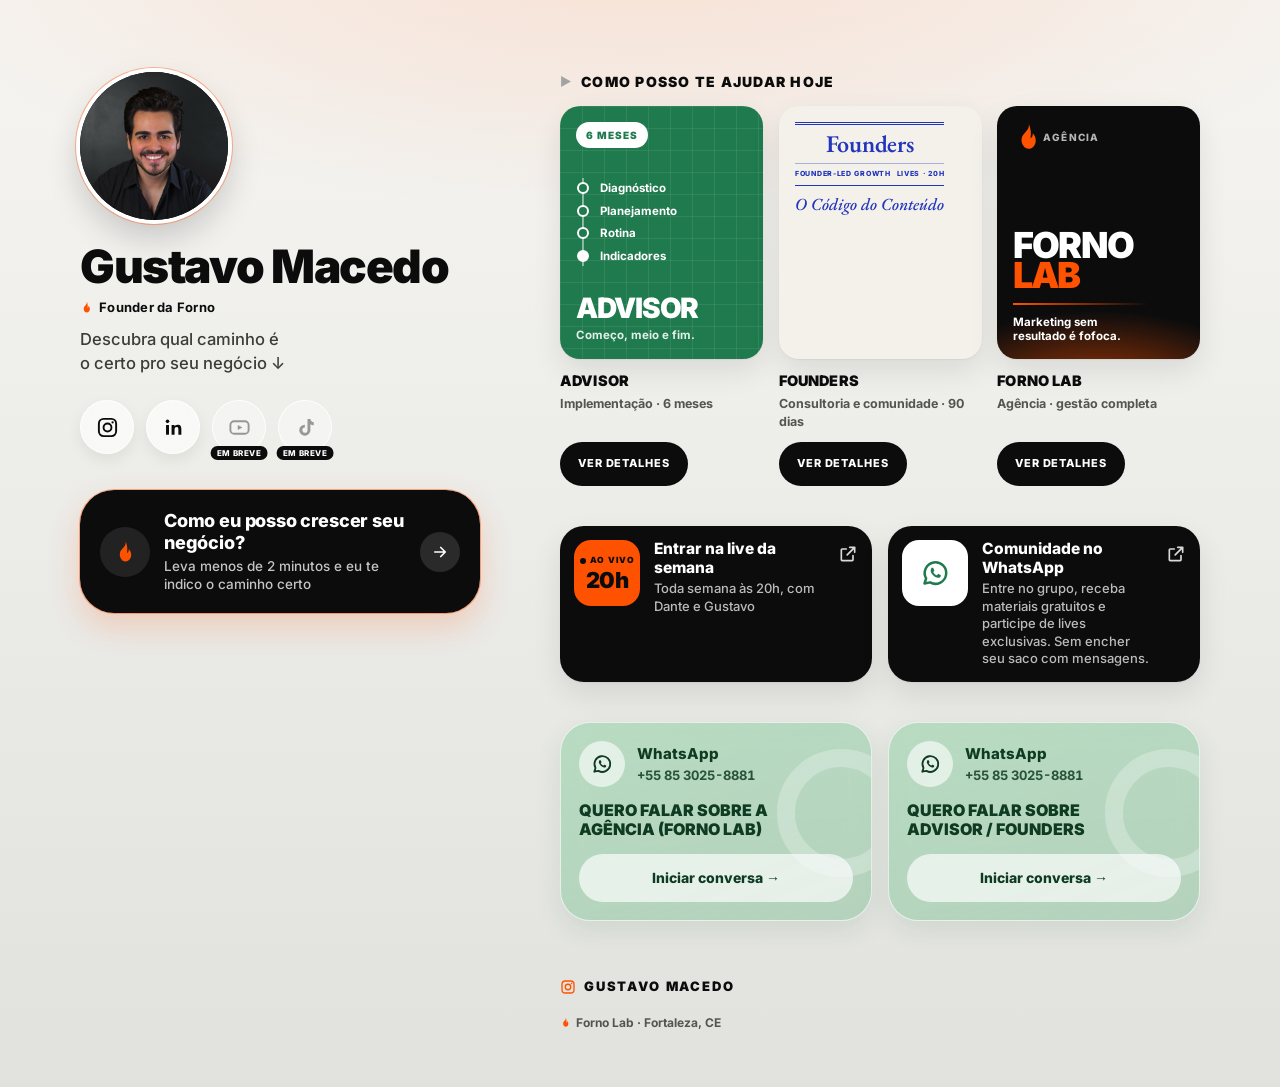
==== commit cf6490d0: "alterações" ====
--- a/site/index.html
+++ b/site/index.html
@@ -3,8 +3,8 @@
 <head>
 <meta charset="utf-8">
 <meta name="viewport" content="width=device-width, initial-scale=1, viewport-fit=cover">
-<title>Gustavo Macedo · Sócio da Forno Lab · Fortaleza, CE</title>
-<meta name="description" content="Gustavo Macedo, sócio da Forno Lab em Fortaleza, CE. Responda 5 perguntas e descubra o caminho certo pro seu negócio: agência Forno Lab, Advisor ou Founders.">
+<title>Gustavo Macedo · Founder da Forno · Fortaleza, CE</title>
+<meta name="description" content="Gustavo Macedo, founder da Forno, em Fortaleza, CE. Em menos de 2 minutos, descubra o caminho certo pro seu negócio: agência Forno Lab, Advisor ou Founders.">
 <meta name="author" content="Gustavo Macedo">
 <meta name="theme-color" content="#0C0C0D">
 <!-- TODO: domínio definitivo. Trocar https://SEU-DOMINIO pelo endereço publicado (canonical e og:url/og:image precisam de URL absoluta). -->
@@ -13,8 +13,8 @@
 <meta property="og:type" content="profile">
 <meta property="og:locale" content="pt_BR">
 <meta property="og:site_name" content="Gustavo Macedo · Forno Lab">
-<meta property="og:title" content="Gustavo Macedo · Sócio da Forno Lab">
-<meta property="og:description" content="Fortaleza, CE. Responda 5 perguntas e descubra o caminho certo pro seu negócio: agência Forno Lab, Advisor ou Founders.">
+<meta property="og:title" content="Gustavo Macedo · Founder da Forno">
+<meta property="og:description" content="Fortaleza, CE. Em menos de 2 minutos, descubra o caminho certo pro seu negócio: agência Forno Lab, Advisor ou Founders.">
 <meta property="og:url" content="https://SEU-DOMINIO/">
 <meta property="og:image" content="https://SEU-DOMINIO/assets/og-gustavo-macedo.jpg">
 <meta property="og:image:width" content="1080">
@@ -23,7 +23,7 @@
 <meta property="profile:first_name" content="Gustavo">
 <meta property="profile:last_name" content="Macedo">
 <meta name="twitter:card" content="summary">
-<meta name="twitter:title" content="Gustavo Macedo · Sócio da Forno Lab">
+<meta name="twitter:title" content="Gustavo Macedo · Founder da Forno">
 <meta name="twitter:description" content="Fortaleza, CE. Agência Forno Lab, Advisor e Founders.">
 <meta name="twitter:image" content="https://SEU-DOMINIO/assets/og-gustavo-macedo.jpg">
 
@@ -40,7 +40,7 @@
   "@context": "https://schema.org",
   "@type": "Person",
   "name": "Gustavo Macedo",
-  "jobTitle": "Sócio",
+  "jobTitle": "Founder",
   "image": "assets/og-gustavo-macedo.jpg",
   "worksFor": {
     "@type": "Organization",
@@ -77,25 +77,20 @@
 
       <h1 class="name" data-hero>Gustavo Macedo</h1>
       <p class="role" data-hero><svg aria-hidden="true"><use href="#i-chama"/></svg>Founder da Forno</p>
-      <p class="sub" data-hero>Responda 5 perguntas e descubra qual caminho é o certo pro seu negócio <span aria-hidden="true">↓</span></p>
+      <p class="sub" data-hero>Descubra qual caminho é o certo pro seu negócio <span aria-hidden="true">↓</span></p>
 
       <nav class="socials" aria-label="Redes sociais de Gustavo Macedo" data-hero>
         <a class="soc" href="https://www.instagram.com/gustavomacedo/" target="_blank" rel="noopener" aria-label="Instagram de Gustavo Macedo"><svg aria-hidden="true"><use href="#i-instagram"/></svg></a>
-        <!-- TODO: link do YouTube -->
-        <a class="soc is-todo" href="#" data-todo="O YouTube" aria-label="YouTube de Gustavo Macedo (link pendente)"><svg aria-hidden="true"><use href="#i-youtube"/></svg></a>
-        <!-- TODO: link do LinkedIn -->
-        <a class="soc is-todo" href="#" data-todo="O LinkedIn" aria-label="LinkedIn de Gustavo Macedo (link pendente)"><svg aria-hidden="true"><use href="#i-linkedin"/></svg></a>
-        <!-- TODO: link do TikTok -->
-        <a class="soc is-todo" href="#" data-todo="O TikTok" aria-label="TikTok de Gustavo Macedo (link pendente)"><svg aria-hidden="true"><use href="#i-tiktok"/></svg></a>
+        <a class="soc" href="https://www.linkedin.com/in/gustavo-macedo-20b91a193/" target="_blank" rel="noopener" aria-label="LinkedIn de Gustavo Macedo"><svg aria-hidden="true"><use href="#i-linkedin"/></svg></a>
+        <span class="soc is-soon" role="img" aria-label="YouTube de Gustavo Macedo: em breve"><svg aria-hidden="true"><use href="#i-youtube"/></svg><span class="soon" aria-hidden="true">Em breve</span></span>
+        <span class="soc is-soon" role="img" aria-label="TikTok de Gustavo Macedo: em breve"><svg aria-hidden="true"><use href="#i-tiktok"/></svg><span class="soon" aria-hidden="true">Em breve</span></span>
       </nav>
 
-      <!-- TODO: link do quiz no Inlead. Formato:
-           https://LINK-DO-QUIZ?utm_source=gustavomacedo&utm_medium=linkbio&utm_content=botao_principal -->
-      <a class="cta is-todo" href="https://inlead.digital/foundercc-comunidade-dos-obstinados" data-todo="O quiz do Inlead" data-hero>
+      <a class="cta" href="https://inlead.digital/foundercc-comunidade-dos-obstinados?utm_source=gustavomacedo&amp;utm_medium=linkbio&amp;utm_content=botao_principal" target="_blank" rel="noopener" aria-label="Como eu posso crescer seu negócio? Leva menos de 2 minutos (abre o quiz em nova aba)" data-hero>
         <span class="cta-ic" aria-hidden="true"><svg><use href="#i-chama"/></svg></span>
         <span class="cta-txt">
           <span class="cta-t">Como eu posso crescer seu negócio?</span>
-          <span class="cta-s">Responda o quiz de perguntas e eu te indico o caminho certo</span>
+          <span class="cta-s">Leva menos de 2 minutos e eu te indico o caminho certo</span>
         </span>
         <span class="cta-go" aria-hidden="true"><svg><use href="#i-seta"/></svg></span>
       </a>
@@ -109,6 +104,36 @@
       <h2 class="sec-title" id="t-prod" data-reveal><svg aria-hidden="true"><use href="#i-play"/></svg>Como posso te ajudar hoje</h2>
 
       <div class="rail" data-lenis-prevent-horizontal>
+        <!-- Advisor -->
+        <article class="prod" data-reveal>
+          <button class="cover cv-advisor" type="button" commandfor="d-advisor" command="show-modal" aria-label="Ver detalhes do Advisor">
+            <span class="cv-pill">6 meses</span>
+            <span class="cv-steps" aria-hidden="true"><span>Diagnóstico</span><span>Planejamento</span><span>Rotina</span><span>Indicadores</span></span>
+            <span class="cv-bottom">
+              <span class="cv-aword" aria-hidden="true">ADVISOR</span>
+              <span class="cv-asub">Começo, meio e fim.</span>
+            </span>
+          </button>
+          <h3 class="prod-n">Advisor</h3>
+          <p class="prod-t">Implementação · 6 meses</p>
+          <button class="more" type="button" commandfor="d-advisor" command="show-modal" aria-label="Ver detalhes do Advisor">Ver detalhes</button>
+        </article>
+
+        <!-- Founders -->
+        <article class="prod" data-reveal>
+          <button class="cover cv-founders" type="button" commandfor="d-founders" command="show-modal" aria-label="Ver detalhes do Founders">
+            <span class="cv-mast">
+              <b>Founders</b>
+              <span class="cv-meta"><span>Founder-Led Growth</span><span>Lives · 20h</span></span>
+            </span>
+            <span class="cv-head">O Código do Conteúdo</span>
+            <span class="cv-body" aria-hidden="true"><i class="cv-dots"></i><i class="cv-lines"></i></span>
+          </button>
+          <h3 class="prod-n">Founders</h3>
+          <p class="prod-t">Consultoria e comunidade · 90 dias</p>
+          <button class="more" type="button" commandfor="d-founders" command="show-modal" aria-label="Ver detalhes do Founders">Ver detalhes</button>
+        </article>
+
         <!-- Forno Lab -->
         <article class="prod" data-reveal>
           <button class="cover cv-forno" type="button" commandfor="d-forno" command="show-modal" aria-label="Ver detalhes da Forno Lab">
@@ -123,58 +148,24 @@
           <p class="prod-t">Agência · gestão completa</p>
           <button class="more" type="button" commandfor="d-forno" command="show-modal" aria-label="Ver detalhes da Forno Lab">Ver detalhes</button>
         </article>
-
-        <!-- Advisor -->
-        <article class="prod" data-reveal>
-          <button class="cover cv-advisor" type="button" commandfor="d-advisor" command="show-modal" aria-label="Ver detalhes do Advisor">
-            <span class="cv-pill">6 meses</span>
-            <span class="cv-steps" aria-hidden="true"><span>Diagnóstico</span><span>Planejamento</span><span>Rotina</span><span>Indicadores</span></span>
-            <span class="cv-bottom">
-              <span class="cv-aword" aria-hidden="true">ADVISOR</span>
-              <span class="cv-asub">Começo, meio e fim.</span>
-            </span>
-          </button>
-          <h3 class="prod-n">Advisor <!-- TODO: cor definitiva da marca Advisor (hoje #1F7A4D, provisória) --><span class="todo">cor provisória</span></h3>
-          <p class="prod-t">Implementação · 6 meses</p>
-          <button class="more" type="button" commandfor="d-advisor" command="show-modal" aria-label="Ver detalhes do Advisor">Ver detalhes</button>
-        </article>
-
-        <!-- Founders -->
-        <article class="prod" data-reveal>
-          <button class="cover cv-founders" type="button" commandfor="d-founders" command="show-modal" aria-label="Ver detalhes do Founders">
-            <span class="cv-mast">
-              <b>Founders</b>
-              <span class="cv-meta"><span>Founder-Led Growth</span><span>Lives · 20h</span></span>
-            </span>
-            <span class="cv-head">O Código do Conteúdo</span>
-            <span class="cv-body" aria-hidden="true"><i class="cv-dots"></i><i class="cv-lines"></i></span>
-          </button>
-          <h3 class="prod-n">Founders</h3>
-          <p class="prod-t">Consultoria e comunidade · 90 dias</p>
-          <button class="more" type="button" commandfor="d-founders" command="show-modal" aria-label="Ver detalhes do Founders">Ver detalhes</button>
-        </article>
       </div>
     </section>
 
     <!-- ============ LIVE E COMUNIDADE ============ -->
     <section class="block stack" aria-label="Live e comunidade">
-      <!-- TODO: link da live da semana -->
-      <a class="lk is-todo" href="#" data-todo="O link da live" data-reveal>
+      <a class="lk" href="https://chat.whatsapp.com/Lp7Tr1XxZzC9pjt7zj1Gpi?mode=gi_t" target="_blank" rel="noopener" data-reveal>
         <span class="lk-th live" aria-hidden="true"><small><i></i>AO VIVO</small><b>20h</b></span>
         <span class="lk-tx">
           <span class="lk-t">Entrar na live da semana</span>
           <span class="lk-s">Toda semana às 20h, com Dante e Gustavo</span>
-          <span class="todo">Link pendente</span>
         </span>
         <svg class="lk-ex" aria-hidden="true"><use href="#i-ext"/></svg>
       </a>
-      <!-- TODO: link do grupo da comunidade no WhatsApp -->
-      <a class="lk is-todo" href="#" data-todo="O link do grupo" data-reveal>
+      <a class="lk" href="https://chat.whatsapp.com/Lp7Tr1XxZzC9pjt7zj1Gpi?mode=gi_t" target="_blank" rel="noopener" data-reveal>
         <span class="lk-th grupo" aria-hidden="true"><svg><use href="#i-whats"/></svg></span>
         <span class="lk-tx">
           <span class="lk-t">Comunidade no WhatsApp</span>
-          <span class="lk-s">Entre no grupo e receba o aviso das próximas lives</span>
-          <span class="todo">Link pendente</span>
+          <span class="lk-s">Entre no grupo, receba materiais gratuitos e participe de lives exclusivas. Sem encher seu saco com mensagens.</span>
         </span>
         <svg class="lk-ex" aria-hidden="true"><use href="#i-ext"/></svg>
       </a>
@@ -186,23 +177,19 @@
         <div class="wa-top">
           <span class="wa-ic" aria-hidden="true"><svg><use href="#i-whats"/></svg></span>
           <span><span class="wa-l">WhatsApp</span><br>
-          <!-- TODO: número do comercial da agência (Forno Lab), formato 55 + DDD + número -->
-          <span class="wa-n">+55 85 9XXXX-XXXX</span></span>
+          <span class="wa-n">+55 85 3025-8881</span></span>
         </div>
         <p class="wa-t">Quero falar sobre a agência (Forno Lab)</p>
-        <!-- TODO: https://wa.me/NUMERO?text=Oi!%20Vim%20pelo%20link%20da%20bio%20do%20%40gustavomacedo%20e%20quero%20falar%20sobre%20a%20ag%C3%AAncia%20Forno%20Lab. -->
-        <a class="wa-b is-todo" href="#" data-todo="O número de WhatsApp" aria-label="Iniciar conversa no WhatsApp sobre a agência Forno Lab">Iniciar conversa <span aria-hidden="true">→</span></a>
+        <a class="wa-b" href="https://wa.me/558530258881?text=Oi!%20Vim%20pelo%20link%20da%20bio%20do%20%40gustavomacedo%20e%20quero%20falar%20sobre%20a%20ag%C3%AAncia%20Forno%20Lab." target="_blank" rel="noopener" aria-label="Iniciar conversa no WhatsApp sobre a agência Forno Lab">Iniciar conversa <span aria-hidden="true">→</span></a>
       </div>
       <div class="wa" data-reveal>
         <div class="wa-top">
           <span class="wa-ic" aria-hidden="true"><svg><use href="#i-whats"/></svg></span>
           <span><span class="wa-l">WhatsApp</span><br>
-          <!-- TODO: número do Advisor / Founders -->
-          <span class="wa-n">+55 85 9XXXX-XXXX</span></span>
+          <span class="wa-n">+55 85 3025-8881</span></span>
         </div>
         <p class="wa-t">Quero falar sobre Advisor / Founders</p>
-        <!-- TODO: https://wa.me/NUMERO?text=Oi!%20Vim%20pelo%20link%20da%20bio%20do%20%40gustavomacedo%20e%20quero%20falar%20sobre%20o%20Advisor%20%2F%20Founders. -->
-        <a class="wa-b is-todo" href="#" data-todo="O número de WhatsApp" aria-label="Iniciar conversa no WhatsApp sobre Advisor e Founders">Iniciar conversa <span aria-hidden="true">→</span></a>
+        <a class="wa-b" href="https://wa.me/558530258881?text=Oi!%20Vim%20pelo%20link%20da%20bio%20do%20%40gustavomacedo%20e%20quero%20falar%20sobre%20o%20Advisor%20%2F%20Founders." target="_blank" rel="noopener" aria-label="Iniciar conversa no WhatsApp sobre Advisor e Founders">Iniciar conversa <span aria-hidden="true">→</span></a>
       </div>
     </section>
 
@@ -235,10 +222,8 @@
       <div class="blk"><h3>Como a gente mede</h3><p>Cada frente começa com um indicador definido. Você acompanha o que está trazendo cliente, e não só o que foi postado.</p></div>
     </div>
     <div class="sh-act">
-      <!-- TODO: https://wa.me/NUMERO-AGENCIA?text=Oi!%20Vim%20pelo%20link%20da%20bio%20do%20%40gustavomacedo%20e%20quero%20falar%20sobre%20a%20ag%C3%AAncia%20Forno%20Lab. -->
-      <a class="sh-btn is-todo" href="#" data-todo="O número de WhatsApp"><svg aria-hidden="true"><use href="#i-whats"/></svg><span>Falar sobre a agência no WhatsApp</span></a>
-      <!-- TODO: link do quiz com utm_content=detalhes_forno -->
-      <a class="sh-quiz is-todo" href="#" data-todo="O quiz do Inlead">Prefere o quiz? Descubra o caminho certo</a>
+      <a class="sh-btn" href="https://wa.me/558530258881?text=Oi!%20Vim%20pelo%20link%20da%20bio%20do%20%40gustavomacedo%20e%20quero%20falar%20sobre%20a%20ag%C3%AAncia%20Forno%20Lab." target="_blank" rel="noopener"><svg aria-hidden="true"><use href="#i-whats"/></svg><span>Falar sobre a agência no WhatsApp</span></a>
+      <a class="sh-quiz" href="https://inlead.digital/foundercc-comunidade-dos-obstinados?utm_source=gustavomacedo&amp;utm_medium=linkbio&amp;utm_content=detalhes_forno" target="_blank" rel="noopener">Prefere o quiz? Descubra o caminho certo</a>
     </div>
   </div>
 </dialog>
@@ -259,10 +244,8 @@
       <div class="blk"><h3>Formato</h3><p>Contrato de 6 meses, com data pra terminar. Dá pra entrar por duas portas: diagnóstico avulso ou CMO em contrato.</p></div>
     </div>
     <div class="sh-act">
-      <!-- TODO: https://wa.me/NUMERO-ADVISOR-FOUNDERS?text=Oi!%20Vim%20pelo%20link%20da%20bio%20do%20%40gustavomacedo%20e%20quero%20entender%20o%20Advisor. -->
-      <a class="sh-btn is-todo" href="#" data-todo="O número de WhatsApp"><svg aria-hidden="true"><use href="#i-whats"/></svg><span>Falar sobre o Advisor no WhatsApp</span></a>
-      <!-- TODO: link do quiz com utm_content=detalhes_advisor -->
-      <a class="sh-quiz is-todo" href="#" data-todo="O quiz do Inlead">Prefere o quiz? Descubra o caminho certo</a>
+      <a class="sh-btn" href="https://wa.me/558530258881?text=Oi!%20Vim%20pelo%20link%20da%20bio%20do%20%40gustavomacedo%20e%20quero%20entender%20o%20Advisor." target="_blank" rel="noopener"><svg aria-hidden="true"><use href="#i-whats"/></svg><span>Falar sobre o Advisor no WhatsApp</span></a>
+      <a class="sh-quiz" href="https://inlead.digital/foundercc-comunidade-dos-obstinados?utm_source=gustavomacedo&amp;utm_medium=linkbio&amp;utm_content=detalhes_advisor" target="_blank" rel="noopener">Prefere o quiz? Descubra o caminho certo</a>
     </div>
   </div>
 </dialog>
@@ -283,10 +266,8 @@
         <ul><li>Comunidade de empresários</li><li>Plataforma com IA treinada no seu planejamento</li><li>Lives semanais às 20h com Dante e Gustavo</li></ul></div>
     </div>
     <div class="sh-act">
-      <!-- TODO: https://wa.me/NUMERO-ADVISOR-FOUNDERS?text=Oi!%20Vim%20pelo%20link%20da%20bio%20do%20%40gustavomacedo%20e%20quero%20saber%20mais%20sobre%20o%20Founders. -->
-      <a class="sh-btn is-todo" href="#" data-todo="O número de WhatsApp"><svg aria-hidden="true"><use href="#i-whats"/></svg><span>Falar sobre o Founders no WhatsApp</span></a>
-      <!-- TODO: link do quiz com utm_content=detalhes_founders -->
-      <a class="sh-quiz is-todo" href="#" data-todo="O quiz do Inlead">Prefere o quiz? Descubra o caminho certo</a>
+      <a class="sh-btn" href="https://wa.me/558530258881?text=Oi!%20Vim%20pelo%20link%20da%20bio%20do%20%40gustavomacedo%20e%20quero%20saber%20mais%20sobre%20o%20Founders." target="_blank" rel="noopener"><svg aria-hidden="true"><use href="#i-whats"/></svg><span>Falar sobre o Founders no WhatsApp</span></a>
+      <a class="sh-quiz" href="https://inlead.digital/foundercc-comunidade-dos-obstinados?utm_source=gustavomacedo&amp;utm_medium=linkbio&amp;utm_content=detalhes_founders" target="_blank" rel="noopener">Prefere o quiz? Descubra o caminho certo</a>
     </div>
   </div>
 </dialog>
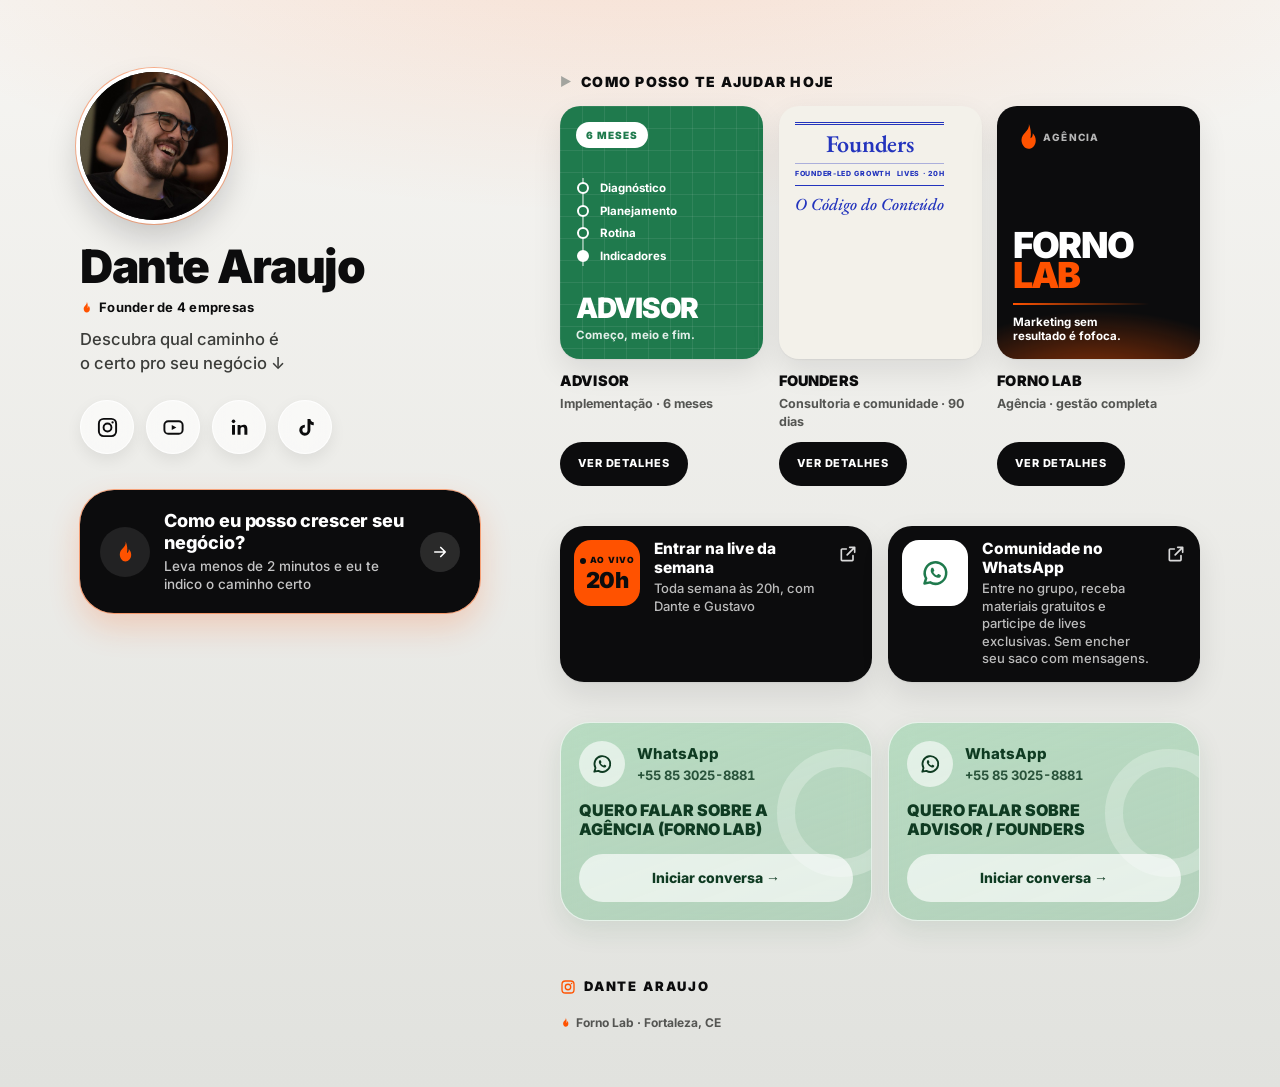
==== commit 094fc849: "Atualiza imagens e links do bio-dante" ====
--- a/site/index.html
+++ b/site/index.html
@@ -3,33 +3,32 @@
 <head>
 <meta charset="utf-8">
 <meta name="viewport" content="width=device-width, initial-scale=1, viewport-fit=cover">
-<title>Gustavo Macedo · Founder da Forno · Fortaleza, CE</title>
-<meta name="description" content="Gustavo Macedo, founder da Forno, em Fortaleza, CE. Em menos de 2 minutos, descubra o caminho certo pro seu negócio: agência Forno Lab, Advisor ou Founders.">
-<meta name="author" content="Gustavo Macedo">
+<title>Dante Araujo · Founder de 4 empresas · Fortaleza, CE</title>
+<meta name="description" content="Dante Araujo, founder de 4 empresas, em Fortaleza, CE. Em menos de 2 minutos, descubra o caminho certo pro seu negócio: agência Forno Lab, Advisor ou Founders.">
+<meta name="author" content="Dante Araujo">
 <meta name="theme-color" content="#0C0C0D">
-<!-- TODO: domínio definitivo. Trocar https://SEU-DOMINIO pelo endereço publicado (canonical e og:url/og:image precisam de URL absoluta). -->
-<link rel="canonical" href="https://SEU-DOMINIO/">
+<link rel="canonical" href="https://bio-dante-site.vercel.app/">
 
 <meta property="og:type" content="profile">
 <meta property="og:locale" content="pt_BR">
-<meta property="og:site_name" content="Gustavo Macedo · Forno Lab">
-<meta property="og:title" content="Gustavo Macedo · Founder da Forno">
+<meta property="og:site_name" content="Dante Araujo · Forno Lab">
+<meta property="og:title" content="Dante Araujo · Founder de 4 empresas">
 <meta property="og:description" content="Fortaleza, CE. Em menos de 2 minutos, descubra o caminho certo pro seu negócio: agência Forno Lab, Advisor ou Founders.">
-<meta property="og:url" content="https://SEU-DOMINIO/">
-<meta property="og:image" content="https://SEU-DOMINIO/assets/og-gustavo-macedo.jpg">
+<meta property="og:url" content="https://bio-dante-site.vercel.app/">
+<meta property="og:image" content="https://bio-dante-site.vercel.app/assets/og-dante-araujo.jpg">
 <meta property="og:image:width" content="1080">
 <meta property="og:image:height" content="1080">
-<meta property="og:image:alt" content="Foto de Gustavo Macedo">
-<meta property="profile:first_name" content="Gustavo">
-<meta property="profile:last_name" content="Macedo">
+<meta property="og:image:alt" content="Foto de Dante Araujo">
+<meta property="profile:first_name" content="Dante">
+<meta property="profile:last_name" content="Araujo">
 <meta name="twitter:card" content="summary">
-<meta name="twitter:title" content="Gustavo Macedo · Founder da Forno">
+<meta name="twitter:title" content="Dante Araujo · Founder de 4 empresas">
 <meta name="twitter:description" content="Fortaleza, CE. Agência Forno Lab, Advisor e Founders.">
-<meta name="twitter:image" content="https://SEU-DOMINIO/assets/og-gustavo-macedo.jpg">
+<meta name="twitter:image" content="https://bio-dante-site.vercel.app/assets/og-dante-araujo.jpg">
 
 <!-- TODO: trocar pelo favicon com a chama oficial da Forno -->
 <link rel="icon" href="data:image/svg+xml,%3Csvg xmlns='http://www.w3.org/2000/svg' viewBox='0 0 24 24'%3E%3Crect width='24' height='24' rx='6' fill='%230C0C0D'/%3E%3Cpath fill='%23FF5200' d='M12.7 1.6c.4 3.2-1.3 5-2.9 6.7C8.3 9.9 6.8 11.6 6.8 14.4c0 3.6 2.5 7 5.6 7 3.2 0 5.8-2.9 5.8-6.7 0-2.6-1.1-4.4-2.4-5.8.1 1.9-.5 3.4-1.8 4.1.8-4 .1-7.9-1.3-11.4z'/%3E%3C/svg%3E">
-<link rel="apple-touch-icon" href="assets/gustavo-macedo.jpg">
+<link rel="apple-touch-icon" href="assets/dante-araujo.jpg">
 
 <link rel="preload" href="fonts/inter-900.woff2" as="font" type="font/woff2" crossorigin>
 <link rel="preload" href="fonts/inter-500.woff2" as="font" type="font/woff2" crossorigin>
@@ -39,16 +38,22 @@
 {
   "@context": "https://schema.org",
   "@type": "Person",
-  "name": "Gustavo Macedo",
+  "name": "Dante Araujo",
+  "url": "https://bio-dante-site.vercel.app/",
   "jobTitle": "Founder",
-  "image": "assets/og-gustavo-macedo.jpg",
+  "image": "https://bio-dante-site.vercel.app/assets/og-dante-araujo.jpg",
   "worksFor": {
     "@type": "Organization",
     "name": "Forno Lab",
     "address": { "@type": "PostalAddress", "addressLocality": "Fortaleza", "addressRegion": "CE", "addressCountry": "BR" },
     "sameAs": ["https://www.instagram.com/forno.lab/"]
   },
-  "sameAs": ["https://www.instagram.com/gustavomacedo/"]
+  "sameAs": [
+    "https://www.instagram.com/odantearaujo/",
+    "https://br.linkedin.com/in/dante-araujo",
+    "https://www.youtube.com/@podcastsemroteiro",
+    "https://www.tiktok.com/@odantearaujo"
+  ]
 }
 </script>
 
@@ -72,21 +77,21 @@
   <header class="hero" id="topo">
     <div class="hero-in">
       <figure class="avatar" data-hero>
-        <img src="assets/gustavo-macedo.jpg" width="480" height="480" alt="Foto de Gustavo Macedo sorrindo, de camisa preta, em fundo escuro">
+        <img src="assets/dante-araujo.jpg" width="480" height="480" alt="Foto de Dante Araujo sorrindo, de óculos e fone de ouvido, com camiseta preta">
       </figure>
 
-      <h1 class="name" data-hero>Gustavo Macedo</h1>
-      <p class="role" data-hero><svg aria-hidden="true"><use href="#i-chama"/></svg>Founder da Forno</p>
+      <h1 class="name" data-hero>Dante Araujo</h1>
+      <p class="role" data-hero><svg aria-hidden="true"><use href="#i-chama"/></svg>Founder de 4 empresas</p>
       <p class="sub" data-hero>Descubra qual caminho é o certo pro seu negócio <span aria-hidden="true">↓</span></p>
 
-      <nav class="socials" aria-label="Redes sociais de Gustavo Macedo" data-hero>
-        <a class="soc" href="https://www.instagram.com/gustavomacedo/" target="_blank" rel="noopener" aria-label="Instagram de Gustavo Macedo"><svg aria-hidden="true"><use href="#i-instagram"/></svg></a>
-        <a class="soc" href="https://www.linkedin.com/in/gustavo-macedo-20b91a193/" target="_blank" rel="noopener" aria-label="LinkedIn de Gustavo Macedo"><svg aria-hidden="true"><use href="#i-linkedin"/></svg></a>
-        <span class="soc is-soon" role="img" aria-label="YouTube de Gustavo Macedo: em breve"><svg aria-hidden="true"><use href="#i-youtube"/></svg><span class="soon" aria-hidden="true">Em breve</span></span>
-        <span class="soc is-soon" role="img" aria-label="TikTok de Gustavo Macedo: em breve"><svg aria-hidden="true"><use href="#i-tiktok"/></svg><span class="soon" aria-hidden="true">Em breve</span></span>
+      <nav class="socials" aria-label="Redes sociais de Dante Araujo" data-hero>
+        <a class="soc" href="https://www.instagram.com/odantearaujo/" target="_blank" rel="noopener" aria-label="Instagram de Dante Araujo"><svg aria-hidden="true"><use href="#i-instagram"/></svg></a>
+        <a class="soc" href="https://www.youtube.com/@podcastsemroteiro" target="_blank" rel="noopener" aria-label="YouTube do Podcast Sem Roteiro"><svg aria-hidden="true"><use href="#i-youtube"/></svg></a>
+        <a class="soc" href="https://br.linkedin.com/in/dante-araujo" target="_blank" rel="noopener" aria-label="LinkedIn de Dante Araujo"><svg aria-hidden="true"><use href="#i-linkedin"/></svg></a>
+        <a class="soc" href="https://www.tiktok.com/@odantearaujo" target="_blank" rel="noopener" aria-label="TikTok de Dante Araujo"><svg aria-hidden="true"><use href="#i-tiktok"/></svg></a>
       </nav>
 
-      <a class="cta" href="https://inlead.digital/foundercc-comunidade-dos-obstinados?utm_source=gustavomacedo&amp;utm_medium=linkbio&amp;utm_content=botao_principal" target="_blank" rel="noopener" aria-label="Como eu posso crescer seu negócio? Leva menos de 2 minutos (abre o quiz em nova aba)" data-hero>
+      <a class="cta" href="https://inlead.digital/foundercc-comunidade-dos-obstinados?utm_source=dantearaujo&amp;utm_medium=linkbio&amp;utm_content=botao_principal" target="_blank" rel="noopener" aria-label="Como eu posso crescer seu negócio? Leva menos de 2 minutos (abre o quiz em nova aba)" data-hero>
         <span class="cta-ic" aria-hidden="true"><svg><use href="#i-chama"/></svg></span>
         <span class="cta-txt">
           <span class="cta-t">Como eu posso crescer seu negócio?</span>
@@ -180,7 +185,7 @@
           <span class="wa-n">+55 85 3025-8881</span></span>
         </div>
         <p class="wa-t">Quero falar sobre a agência (Forno Lab)</p>
-        <a class="wa-b" href="https://wa.me/558530258881?text=Oi!%20Vim%20pelo%20link%20da%20bio%20do%20%40gustavomacedo%20e%20quero%20falar%20sobre%20a%20ag%C3%AAncia%20Forno%20Lab." target="_blank" rel="noopener" aria-label="Iniciar conversa no WhatsApp sobre a agência Forno Lab">Iniciar conversa <span aria-hidden="true">→</span></a>
+        <a class="wa-b" href="https://wa.me/558530258881?text=Oi!%20Vim%20pelo%20link%20da%20bio%20do%20Dante%20e%20quero%20falar%20sobre%20a%20ag%C3%AAncia%20Forno%20Lab." target="_blank" rel="noopener" aria-label="Iniciar conversa no WhatsApp sobre a agência Forno Lab">Iniciar conversa <span aria-hidden="true">→</span></a>
       </div>
       <div class="wa" data-reveal>
         <div class="wa-top">
@@ -189,14 +194,14 @@
           <span class="wa-n">+55 85 3025-8881</span></span>
         </div>
         <p class="wa-t">Quero falar sobre Advisor / Founders</p>
-        <a class="wa-b" href="https://wa.me/558530258881?text=Oi!%20Vim%20pelo%20link%20da%20bio%20do%20%40gustavomacedo%20e%20quero%20falar%20sobre%20o%20Advisor%20%2F%20Founders." target="_blank" rel="noopener" aria-label="Iniciar conversa no WhatsApp sobre Advisor e Founders">Iniciar conversa <span aria-hidden="true">→</span></a>
+        <a class="wa-b" href="https://wa.me/558530258881?text=Oi!%20Vim%20pelo%20link%20da%20bio%20do%20Dante%20e%20quero%20falar%20sobre%20o%20Advisor%20%2F%20Founders." target="_blank" rel="noopener" aria-label="Iniciar conversa no WhatsApp sobre Advisor e Founders">Iniciar conversa <span aria-hidden="true">→</span></a>
       </div>
     </section>
 
   </main>
 
   <footer class="foot">
-    <a href="https://www.instagram.com/gustavomacedo/" target="_blank" rel="noopener"><svg aria-hidden="true"><use href="#i-instagram"/></svg>Gustavo Macedo</a>
+    <a href="https://www.instagram.com/odantearaujo/" target="_blank" rel="noopener"><svg aria-hidden="true"><use href="#i-instagram"/></svg>Dante Araujo</a>
     <p><svg aria-hidden="true"><use href="#i-chama"/></svg>Forno Lab · Fortaleza, CE</p>
   </footer>
 </div>
@@ -222,8 +227,8 @@
       <div class="blk"><h3>Como a gente mede</h3><p>Cada frente começa com um indicador definido. Você acompanha o que está trazendo cliente, e não só o que foi postado.</p></div>
     </div>
     <div class="sh-act">
-      <a class="sh-btn" href="https://wa.me/558530258881?text=Oi!%20Vim%20pelo%20link%20da%20bio%20do%20%40gustavomacedo%20e%20quero%20falar%20sobre%20a%20ag%C3%AAncia%20Forno%20Lab." target="_blank" rel="noopener"><svg aria-hidden="true"><use href="#i-whats"/></svg><span>Falar sobre a agência no WhatsApp</span></a>
-      <a class="sh-quiz" href="https://inlead.digital/foundercc-comunidade-dos-obstinados?utm_source=gustavomacedo&amp;utm_medium=linkbio&amp;utm_content=detalhes_forno" target="_blank" rel="noopener">Prefere o quiz? Descubra o caminho certo</a>
+      <a class="sh-btn" href="https://wa.me/558530258881?text=Oi!%20Vim%20pelo%20link%20da%20bio%20do%20Dante%20e%20quero%20falar%20sobre%20a%20ag%C3%AAncia%20Forno%20Lab." target="_blank" rel="noopener"><svg aria-hidden="true"><use href="#i-whats"/></svg><span>Falar sobre a agência no WhatsApp</span></a>
+      <a class="sh-quiz" href="https://inlead.digital/foundercc-comunidade-dos-obstinados?utm_source=dantearaujo&amp;utm_medium=linkbio&amp;utm_content=detalhes_forno" target="_blank" rel="noopener">Prefere o quiz? Descubra o caminho certo</a>
     </div>
   </div>
 </dialog>
@@ -244,8 +249,8 @@
       <div class="blk"><h3>Formato</h3><p>Contrato de 6 meses, com data pra terminar. Dá pra entrar por duas portas: diagnóstico avulso ou CMO em contrato.</p></div>
     </div>
     <div class="sh-act">
-      <a class="sh-btn" href="https://wa.me/558530258881?text=Oi!%20Vim%20pelo%20link%20da%20bio%20do%20%40gustavomacedo%20e%20quero%20entender%20o%20Advisor." target="_blank" rel="noopener"><svg aria-hidden="true"><use href="#i-whats"/></svg><span>Falar sobre o Advisor no WhatsApp</span></a>
-      <a class="sh-quiz" href="https://inlead.digital/foundercc-comunidade-dos-obstinados?utm_source=gustavomacedo&amp;utm_medium=linkbio&amp;utm_content=detalhes_advisor" target="_blank" rel="noopener">Prefere o quiz? Descubra o caminho certo</a>
+      <a class="sh-btn" href="https://wa.me/558530258881?text=Oi!%20Vim%20pelo%20link%20da%20bio%20do%20Dante%20e%20quero%20entender%20o%20Advisor." target="_blank" rel="noopener"><svg aria-hidden="true"><use href="#i-whats"/></svg><span>Falar sobre o Advisor no WhatsApp</span></a>
+      <a class="sh-quiz" href="https://inlead.digital/foundercc-comunidade-dos-obstinados?utm_source=dantearaujo&amp;utm_medium=linkbio&amp;utm_content=detalhes_advisor" target="_blank" rel="noopener">Prefere o quiz? Descubra o caminho certo</a>
     </div>
   </div>
 </dialog>
@@ -266,8 +271,8 @@
         <ul><li>Comunidade de empresários</li><li>Plataforma com IA treinada no seu planejamento</li><li>Lives semanais às 20h com Dante e Gustavo</li></ul></div>
     </div>
     <div class="sh-act">
-      <a class="sh-btn" href="https://wa.me/558530258881?text=Oi!%20Vim%20pelo%20link%20da%20bio%20do%20%40gustavomacedo%20e%20quero%20saber%20mais%20sobre%20o%20Founders." target="_blank" rel="noopener"><svg aria-hidden="true"><use href="#i-whats"/></svg><span>Falar sobre o Founders no WhatsApp</span></a>
-      <a class="sh-quiz" href="https://inlead.digital/foundercc-comunidade-dos-obstinados?utm_source=gustavomacedo&amp;utm_medium=linkbio&amp;utm_content=detalhes_founders" target="_blank" rel="noopener">Prefere o quiz? Descubra o caminho certo</a>
+      <a class="sh-btn" href="https://wa.me/558530258881?text=Oi!%20Vim%20pelo%20link%20da%20bio%20do%20Dante%20e%20quero%20saber%20mais%20sobre%20o%20Founders." target="_blank" rel="noopener"><svg aria-hidden="true"><use href="#i-whats"/></svg><span>Falar sobre o Founders no WhatsApp</span></a>
+      <a class="sh-quiz" href="https://inlead.digital/foundercc-comunidade-dos-obstinados?utm_source=dantearaujo&amp;utm_medium=linkbio&amp;utm_content=detalhes_founders" target="_blank" rel="noopener">Prefere o quiz? Descubra o caminho certo</a>
     </div>
   </div>
 </dialog>
--- a/site/css/style.css
+++ b/site/css/style.css
@@ -1,5 +1,5 @@
 /* ==========================================================================
-   Bio Gustavo Macedo · Forno Lab
+   Bio Dante Araujo · Forno Lab
    Mobile-first. Breakpoints: 768px (tablet) e 1280px (desktop em duas colunas).
    ========================================================================== */
 
@@ -99,10 +99,6 @@
   background:rgba(255,255,255,.62);border:1px solid rgba(255,255,255,.85);box-shadow:0 6px 16px rgba(12,12,13,.07);
   -webkit-backdrop-filter:blur(12px);backdrop-filter:blur(12px)}
 .soc svg{width:23px;height:23px}
-.soc.is-soon{position:relative;background:rgba(255,255,255,.35);box-shadow:none;cursor:default}
-.soc.is-soon svg{opacity:.4}
-.soon{position:absolute;bottom:-7px;left:50%;transform:translateX(-50%);padding:3px 6px;border-radius:999px;background:var(--ink);color:var(--white);
-  font-size:8px;font-weight:800;letter-spacing:.06em;line-height:1;text-transform:uppercase;white-space:nowrap}
 
 /* ---------- botão do quiz ---------- */
 .cta{position:relative;align-self:stretch;margin-top:20px;display:flex;align-items:center;gap:14px;padding:18px 16px;border-radius:34px;
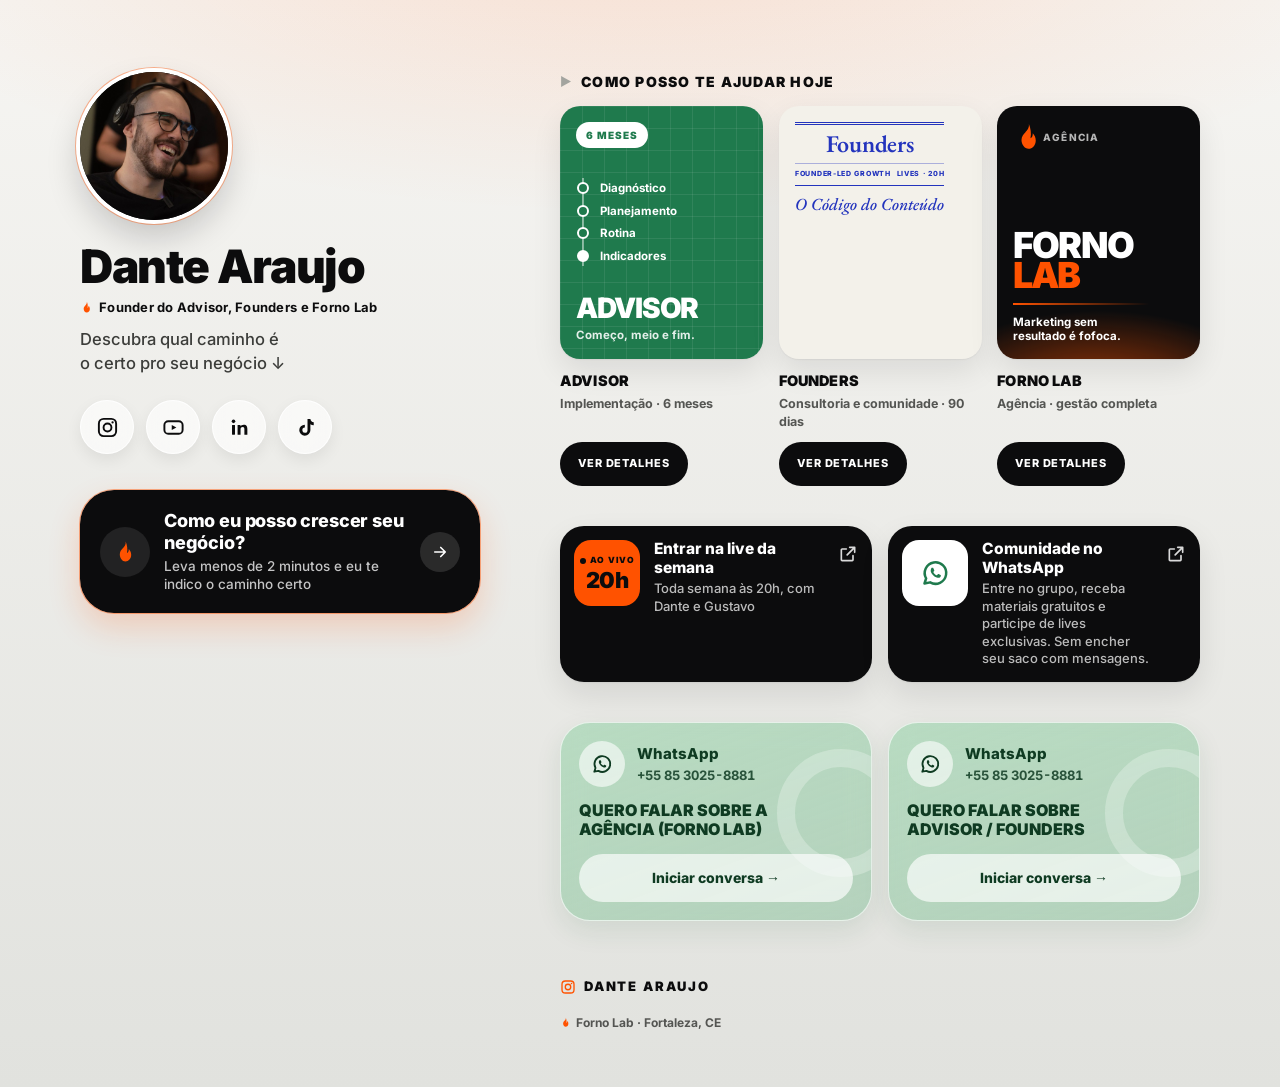
==== commit 9f68a9ac: "Update meta tags for improved SEO and branding" ====
--- a/site/index.html
+++ b/site/index.html
@@ -4,15 +4,15 @@
 <meta charset="utf-8">
 <meta name="viewport" content="width=device-width, initial-scale=1, viewport-fit=cover">
 <title>Dante Araujo · Founder de 4 empresas · Fortaleza, CE</title>
-<meta name="description" content="Dante Araujo, founder de 4 empresas, em Fortaleza, CE. Em menos de 2 minutos, descubra o caminho certo pro seu negócio: agência Forno Lab, Advisor ou Founders.">
+<meta name="description" content="Dante Araujo, founder do Advisor, Founders e Forno Lab, em Fortaleza, CE. Em menos de 2 minutos, descubra o caminho certo pro seu negócio: agência Forno Lab, Advisor ou Founders.">
 <meta name="author" content="Dante Araujo">
 <meta name="theme-color" content="#0C0C0D">
 <link rel="canonical" href="https://bio-dante-site.vercel.app/">
 
 <meta property="og:type" content="profile">
 <meta property="og:locale" content="pt_BR">
-<meta property="og:site_name" content="Dante Araujo · Forno Lab">
-<meta property="og:title" content="Dante Araujo · Founder de 4 empresas">
+<meta property="og:site_name" content="Dante Araujo · Founder do Advisor, Founders e Forno Lab">
+<meta property="og:title" content="Dante Araujo · Founder do Advisor, Founders e Forno Lab">
 <meta property="og:description" content="Fortaleza, CE. Em menos de 2 minutos, descubra o caminho certo pro seu negócio: agência Forno Lab, Advisor ou Founders.">
 <meta property="og:url" content="https://bio-dante-site.vercel.app/">
 <meta property="og:image" content="https://bio-dante-site.vercel.app/assets/og-dante-araujo.jpg">
@@ -22,7 +22,7 @@
 <meta property="profile:first_name" content="Dante">
 <meta property="profile:last_name" content="Araujo">
 <meta name="twitter:card" content="summary">
-<meta name="twitter:title" content="Dante Araujo · Founder de 4 empresas">
+<meta name="twitter:title" content="Dante Araujo · Founder do Advisor, Founders e Forno Lab">
 <meta name="twitter:description" content="Fortaleza, CE. Agência Forno Lab, Advisor e Founders.">
 <meta name="twitter:image" content="https://bio-dante-site.vercel.app/assets/og-dante-araujo.jpg">
 
@@ -81,7 +81,7 @@
       </figure>
 
       <h1 class="name" data-hero>Dante Araujo</h1>
-      <p class="role" data-hero><svg aria-hidden="true"><use href="#i-chama"/></svg>Founder de 4 empresas</p>
+      <p class="role" data-hero><svg aria-hidden="true"><use href="#i-chama"/></svg>Founder do Advisor, Founders e Forno Lab</p>
       <p class="sub" data-hero>Descubra qual caminho é o certo pro seu negócio <span aria-hidden="true">↓</span></p>
 
       <nav class="socials" aria-label="Redes sociais de Dante Araujo" data-hero>
